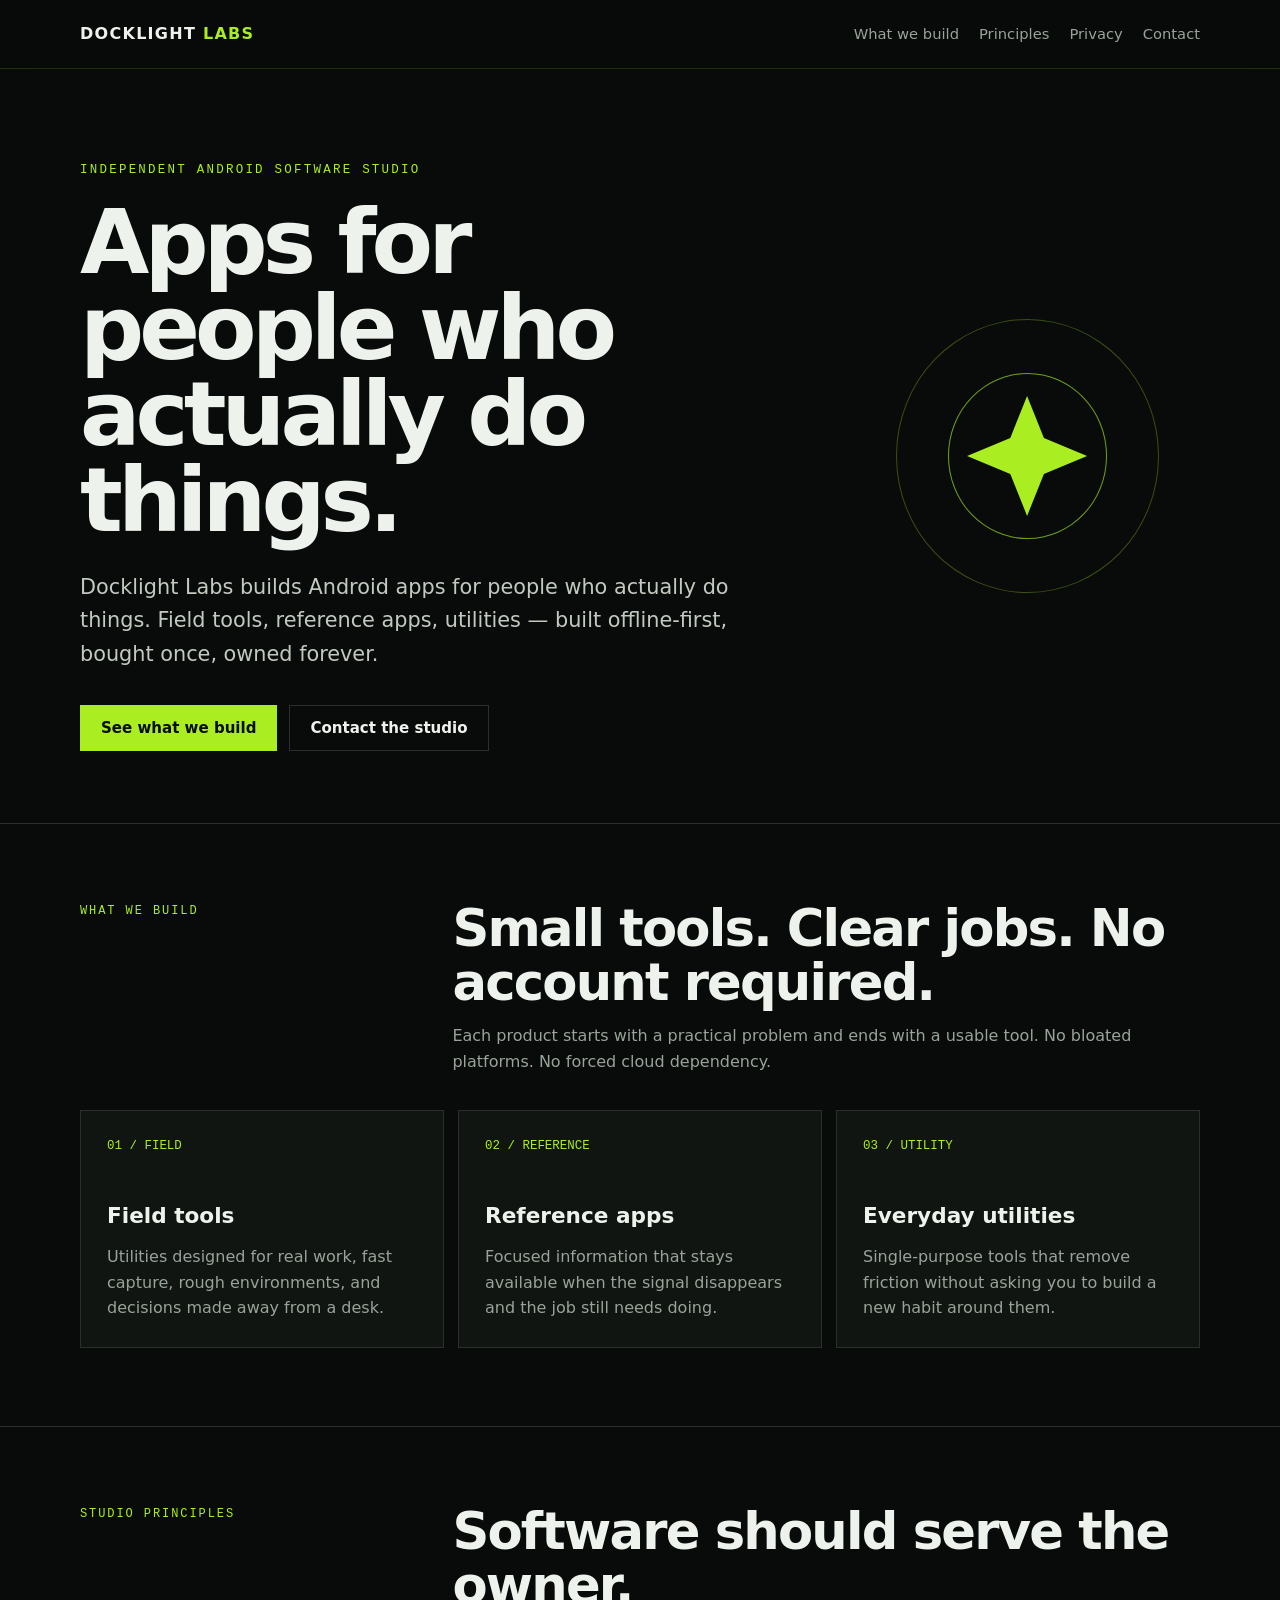
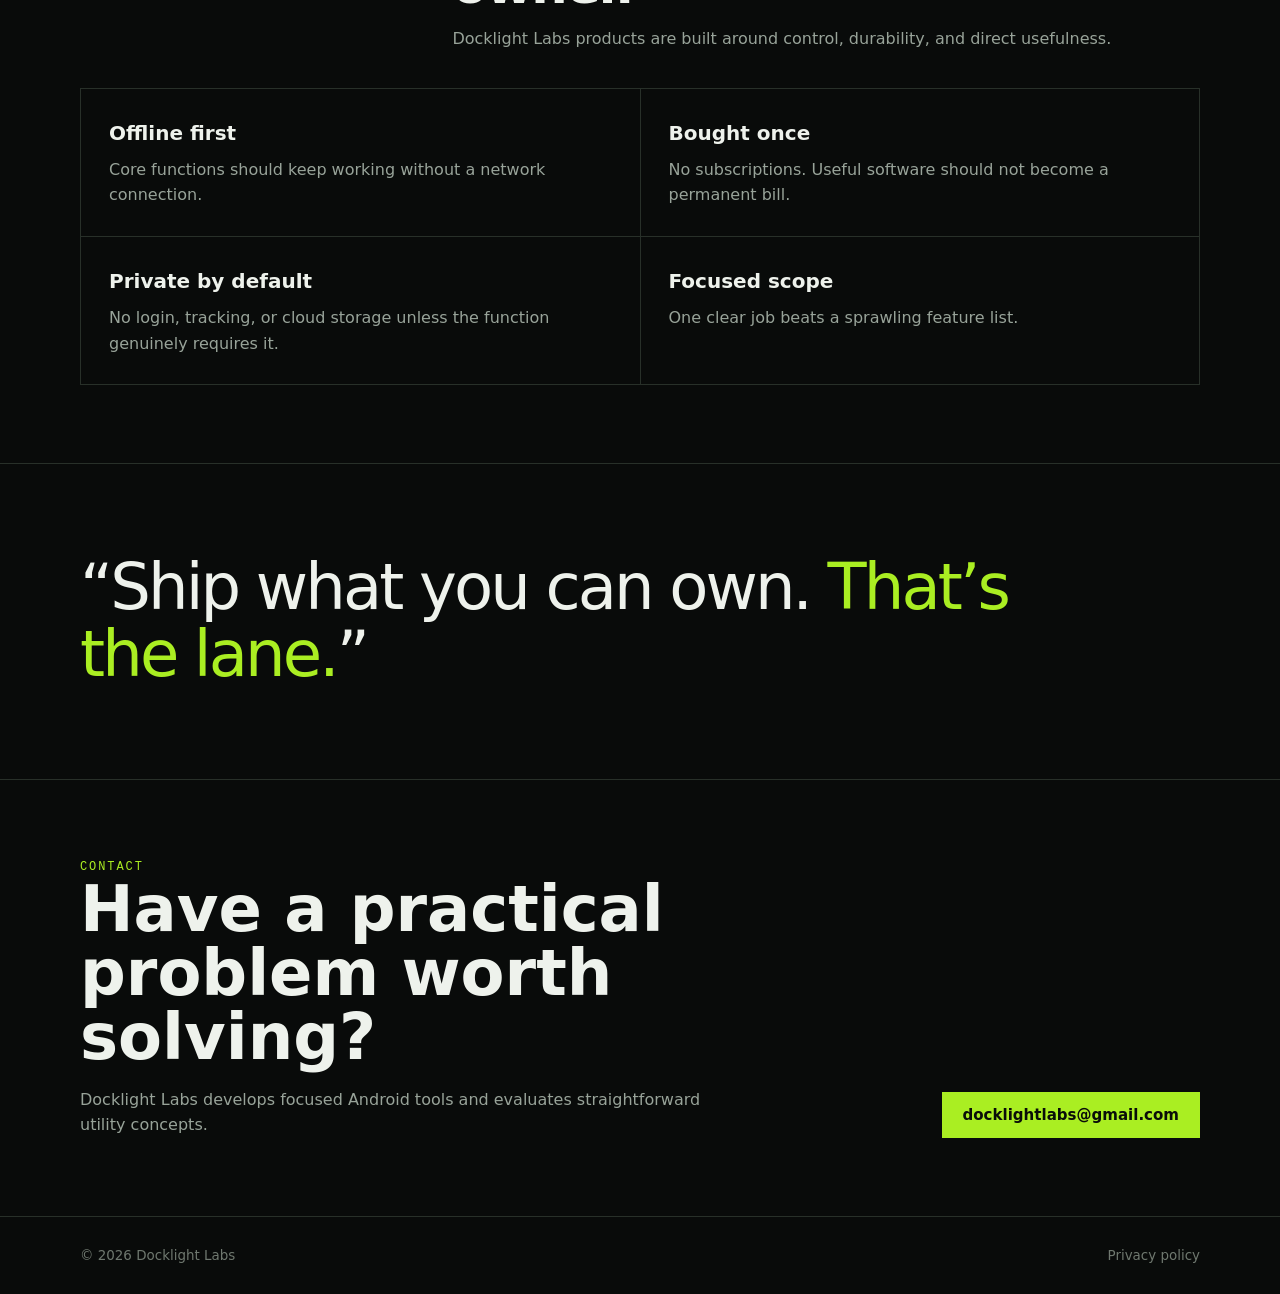
==== index.html @ c426f481 "Build new Docklight Labs homepage" ====
<!DOCTYPE html>
<html lang="en">
<head>
  <meta charset="UTF-8">
  <meta name="viewport" content="width=device-width, initial-scale=1.0">
  <meta name="description" content="Docklight Labs builds offline-first Android field tools, reference apps, and utilities — bought once, owned forever.">
  <meta name="theme-color" content="#090b0a">
  <title>Docklight Labs — Android apps for people who actually do things</title>
  <style>
    :root {
      --bg:#090b0a;
      --panel:#111512;
      --panel-2:#171d19;
      --line:#283029;
      --text:#eef2ec;
      --muted:#98a399;
      --green:#aaee22;
      --green-d:#739f1d;
      --max:1120px;
    }
    *{box-sizing:border-box}
    html{scroll-behavior:smooth}
    body{margin:0;background:var(--bg);color:var(--text);font-family:Inter,ui-sans-serif,system-ui,-apple-system,BlinkMacSystemFont,"Segoe UI",sans-serif;line-height:1.6}
    a{color:inherit;text-decoration:none}
    .wrap{width:min(calc(100% - 32px),var(--max));margin:auto}
    .nav{position:sticky;top:0;z-index:20;border-bottom:1px solid rgba(170,238,34,.16);background:rgba(9,11,10,.88);backdrop-filter:blur(16px)}
    .nav-inner{height:68px;display:flex;align-items:center;justify-content:space-between;gap:24px}
    .brand{font-weight:800;letter-spacing:.08em;text-transform:uppercase}.brand span{color:var(--green)}
    .nav-links{display:flex;gap:20px;color:var(--muted);font-size:.92rem}.nav-links a:hover{color:var(--green)}
    .hero{padding:92px 0 72px;border-bottom:1px solid var(--line);overflow:hidden}
    .hero-grid{display:grid;grid-template-columns:1.35fr .65fr;gap:56px;align-items:center}
    .eyebrow{font-family:ui-monospace,SFMono-Regular,Menlo,monospace;color:var(--green);font-size:.78rem;letter-spacing:.18em;text-transform:uppercase;margin-bottom:18px}
    h1{font-size:clamp(2.7rem,7vw,5.8rem);line-height:.96;letter-spacing:-.055em;margin:0 0 28px;max-width:900px}
    .hero p{font-size:clamp(1.05rem,2vw,1.3rem);color:#c1c9c0;max-width:720px;margin:0 0 34px}
    .actions{display:flex;gap:12px;flex-wrap:wrap}
    .button{display:inline-flex;align-items:center;justify-content:center;min-height:46px;padding:0 20px;border:1px solid var(--line);font-weight:750;font-size:.94rem}.button.primary{background:var(--green);border-color:var(--green);color:#0a0d09}.button.secondary:hover{border-color:var(--green);color:var(--green)}
    .signal{min-height:360px;position:relative;display:grid;place-items:center}
    .signal:before,.signal:after{content:"";position:absolute;border:1px solid rgba(170,238,34,.3);border-radius:50%;inset:12%}.signal:after{inset:27%;border-color:rgba(170,238,34,.65)}
    .mark{width:120px;height:120px;background:var(--green);clip-path:polygon(50% 0,64% 35%,100% 50%,64% 65%,50% 100%,36% 65%,0 50%,36% 35%);filter:drop-shadow(0 0 30px rgba(170,238,34,.25))}
    section{padding:78px 0;border-bottom:1px solid var(--line)}
    .section-head{display:grid;grid-template-columns:.45fr 1fr;gap:36px;margin-bottom:36px}.section-kicker{color:var(--green);font-family:ui-monospace,SFMono-Regular,Menlo,monospace;text-transform:uppercase;letter-spacing:.16em;font-size:.75rem}.section-head h2{font-size:clamp(2rem,4vw,3.5rem);line-height:1.05;letter-spacing:-.035em;margin:0}.section-head p{margin:14px 0 0;color:var(--muted);max-width:720px}
    .grid{display:grid;grid-template-columns:repeat(3,1fr);gap:14px}.card{background:var(--panel);border:1px solid var(--line);padding:26px;min-height:220px}.card .num{color:var(--green);font-family:ui-monospace,SFMono-Regular,Menlo,monospace;font-size:.78rem}.card h3{font-size:1.35rem;margin:42px 0 10px}.card p{color:var(--muted);margin:0}
    .principles{display:grid;grid-template-columns:repeat(2,1fr);gap:1px;background:var(--line);border:1px solid var(--line)}.principle{background:var(--bg);padding:28px}.principle strong{display:block;font-size:1.25rem;margin-bottom:8px}.principle span{color:var(--muted)}
    .statement{padding:90px 0}.statement blockquote{font-size:clamp(2rem,5vw,4.6rem);line-height:1.05;letter-spacing:-.045em;margin:0;max-width:1000px}.statement em{font-style:normal;color:var(--green)}
    .contact{display:grid;grid-template-columns:1fr auto;align-items:end;gap:30px}.contact h2{font-size:clamp(2.2rem,5vw,4.7rem);line-height:1;margin:0 0 18px}.contact p{color:var(--muted);max-width:650px;margin:0}
    footer{padding:28px 0;color:#6f786f;font-size:.84rem}.footer-inner{display:flex;justify-content:space-between;gap:20px;flex-wrap:wrap}
    @media(max-width:820px){.hero-grid,.section-head,.contact{grid-template-columns:1fr}.signal{min-height:240px}.grid{grid-template-columns:1fr}.principles{grid-template-columns:1fr}.nav-links{display:none}.hero{padding-top:70px}.section-head{gap:12px}}
    @media(prefers-reduced-motion:reduce){html{scroll-behavior:auto}}
  </style>
</head>
<body>
  <nav class="nav" aria-label="Primary navigation">
    <div class="wrap nav-inner">
      <a class="brand" href="#top">Docklight <span>Labs</span></a>
      <div class="nav-links">
        <a href="#work">What we build</a>
        <a href="#principles">Principles</a>
        <a href="privacy.html">Privacy</a>
        <a href="#contact">Contact</a>
      </div>
    </div>
  </nav>

  <main id="top">
    <header class="hero">
      <div class="wrap hero-grid">
        <div>
          <div class="eyebrow">Independent Android software studio</div>
          <h1>Apps for people who actually do things.</h1>
          <p>Docklight Labs builds Android apps for people who actually do things. Field tools, reference apps, utilities — built offline-first, bought once, owned forever.</p>
          <div class="actions">
            <a class="button primary" href="#work">See what we build</a>
            <a class="button secondary" href="mailto:docklightlabs@gmail.com">Contact the studio</a>
          </div>
        </div>
        <div class="signal" aria-hidden="true"><div class="mark"></div></div>
      </div>
    </header>

    <section id="work">
      <div class="wrap">
        <div class="section-head">
          <div class="section-kicker">What we build</div>
          <div><h2>Small tools. Clear jobs. No account required.</h2><p>Each product starts with a practical problem and ends with a usable tool. No bloated platforms. No forced cloud dependency.</p></div>
        </div>
        <div class="grid">
          <article class="card"><div class="num">01 / FIELD</div><h3>Field tools</h3><p>Utilities designed for real work, fast capture, rough environments, and decisions made away from a desk.</p></article>
          <article class="card"><div class="num">02 / REFERENCE</div><h3>Reference apps</h3><p>Focused information that stays available when the signal disappears and the job still needs doing.</p></article>
          <article class="card"><div class="num">03 / UTILITY</div><h3>Everyday utilities</h3><p>Single-purpose tools that remove friction without asking you to build a new habit around them.</p></article>
        </div>
      </div>
    </section>

    <section id="principles">
      <div class="wrap">
        <div class="section-head">
          <div class="section-kicker">Studio principles</div>
          <div><h2>Software should serve the owner.</h2><p>Docklight Labs products are built around control, durability, and direct usefulness.</p></div>
        </div>
        <div class="principles">
          <div class="principle"><strong>Offline first</strong><span>Core functions should keep working without a network connection.</span></div>
          <div class="principle"><strong>Bought once</strong><span>No subscriptions. Useful software should not become a permanent bill.</span></div>
          <div class="principle"><strong>Private by default</strong><span>No login, tracking, or cloud storage unless the function genuinely requires it.</span></div>
          <div class="principle"><strong>Focused scope</strong><span>One clear job beats a sprawling feature list.</span></div>
        </div>
      </div>
    </section>

    <section class="statement">
      <div class="wrap"><blockquote>“Ship what you can own. <em>That’s the lane.</em>”</blockquote></div>
    </section>

    <section id="contact">
      <div class="wrap contact">
        <div><div class="section-kicker">Contact</div><h2>Have a practical problem worth solving?</h2><p>Docklight Labs develops focused Android tools and evaluates straightforward utility concepts.</p></div>
        <a class="button primary" href="mailto:docklightlabs@gmail.com">docklightlabs@gmail.com</a>
      </div>
    </section>
  </main>

  <footer>
    <div class="wrap footer-inner"><span>© 2026 Docklight Labs</span><span><a href="privacy.html">Privacy policy</a></span></div>
  </footer>
</body>
</html>
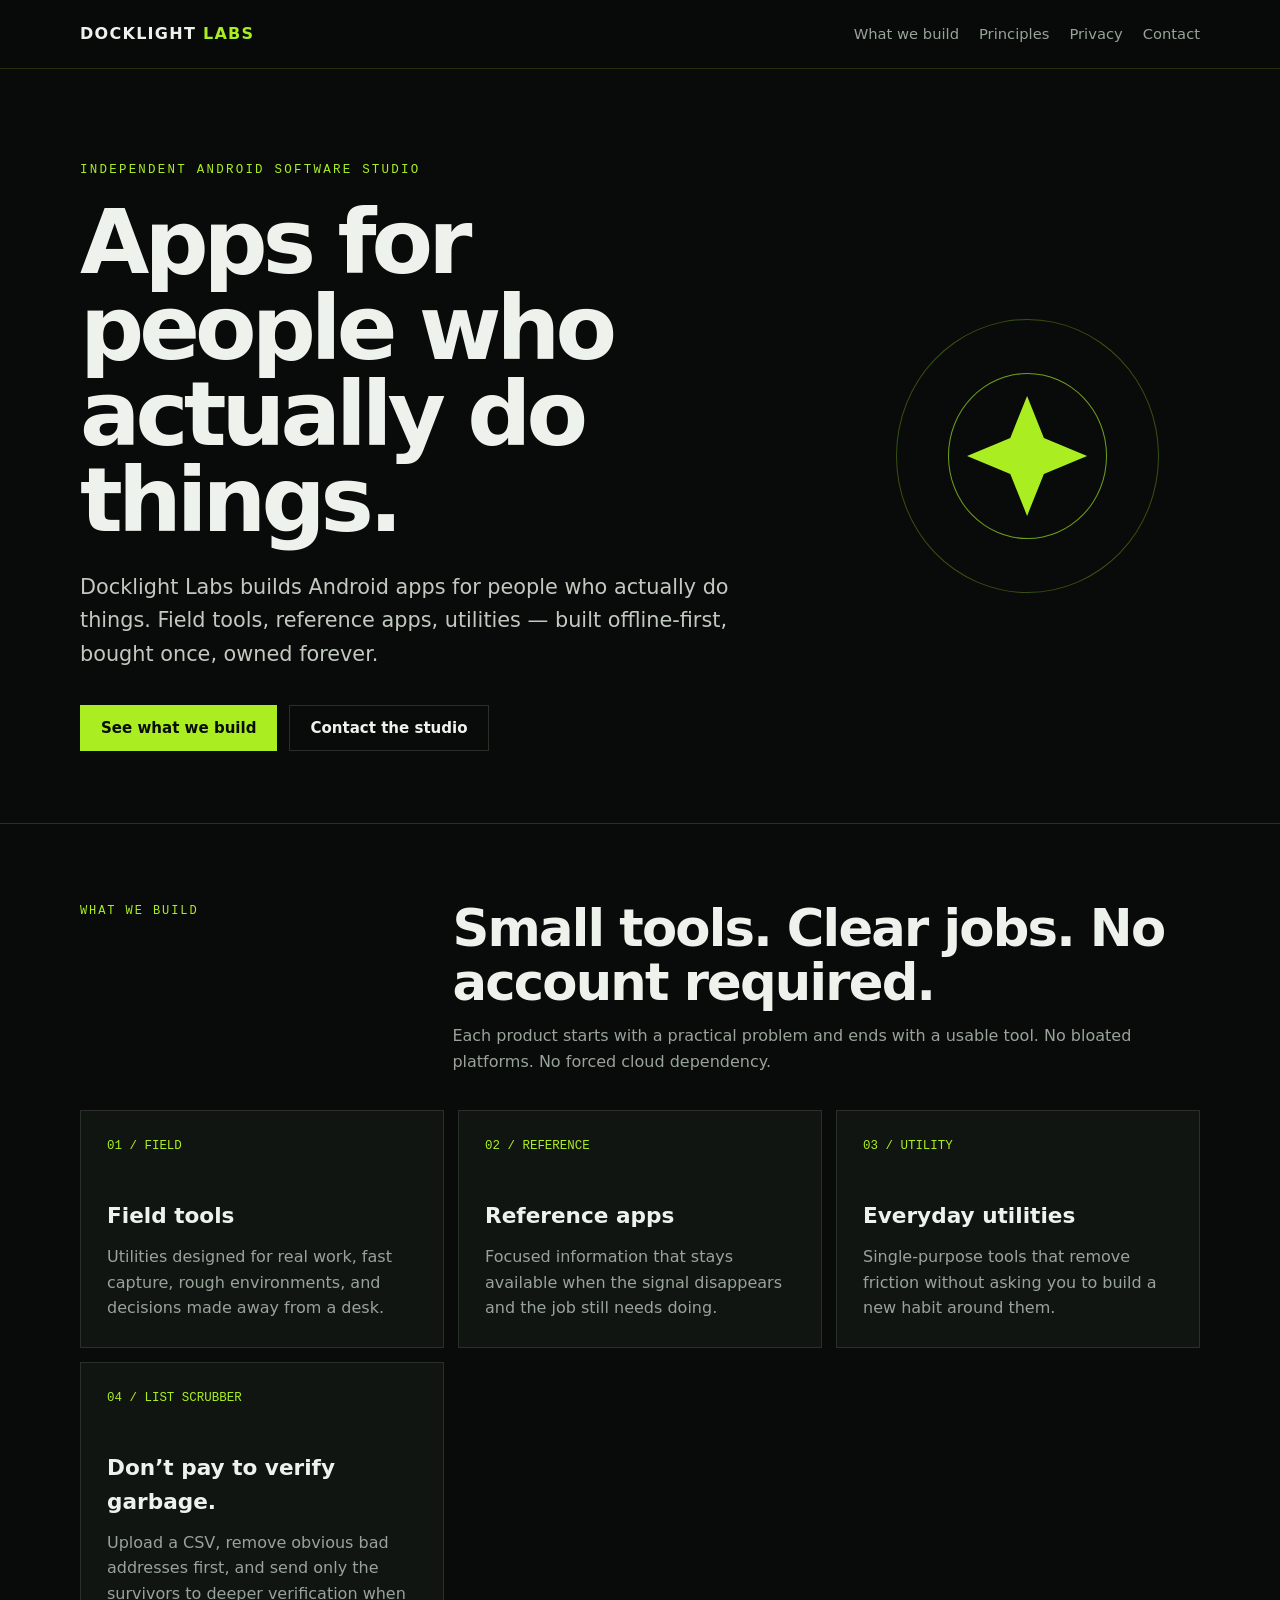
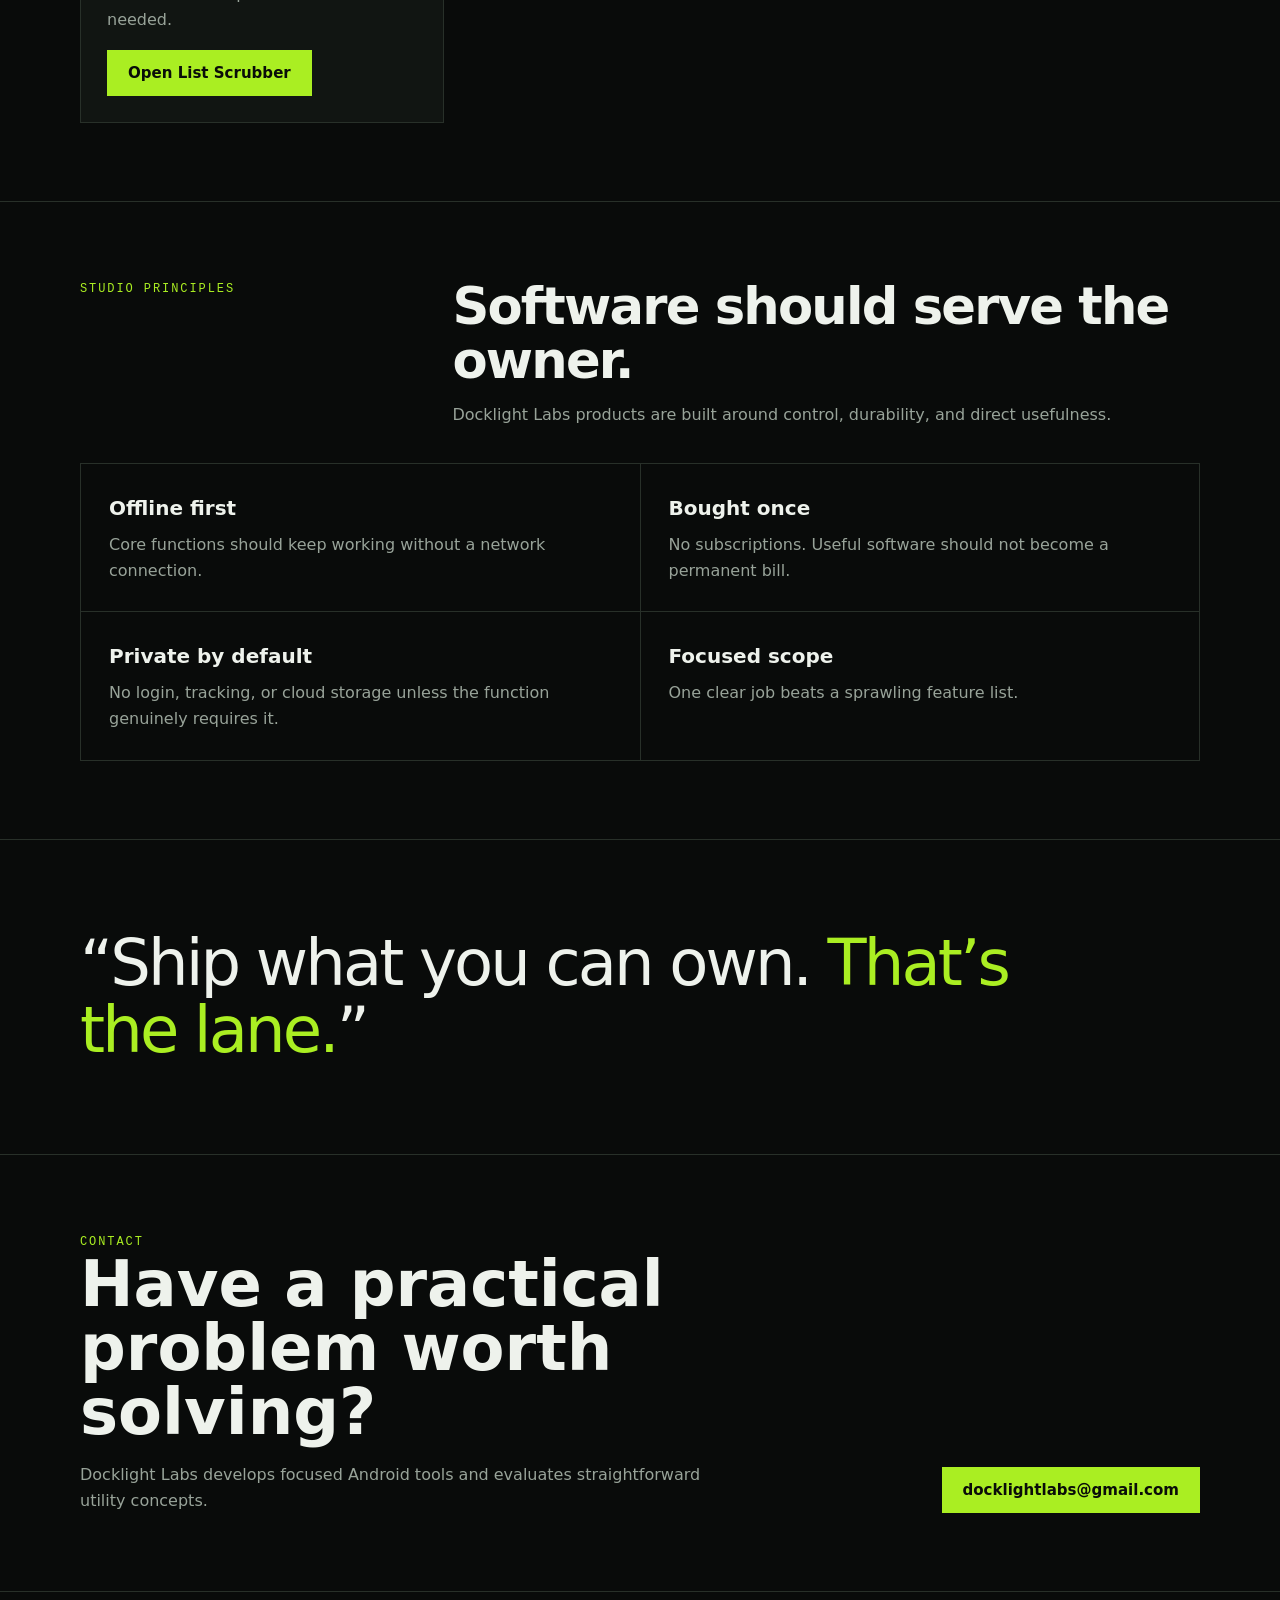
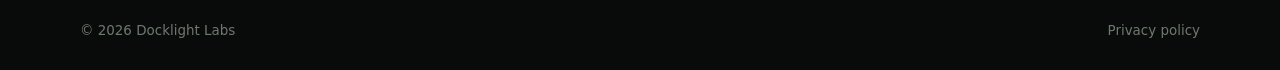
==== commit f5770b5d: "Feature List Scrubber on DockLight homepage" ====
--- a/index.html
+++ b/index.html
@@ -5,6 +5,7 @@
   <meta name="viewport" content="width=device-width, initial-scale=1.0">
   <meta name="description" content="Docklight Labs builds offline-first Android field tools, reference apps, and utilities — bought once, owned forever.">
   <meta name="theme-color" content="#090b0a">
+  <meta name='impact-site-verification' value='15f28984-fee2-4e91-b569-76c65d0be42e'>
   <title>Docklight Labs — Android apps for people who actually do things</title>
   <style>
     :root {
@@ -87,6 +88,7 @@
           <article class="card"><div class="num">01 / FIELD</div><h3>Field tools</h3><p>Utilities designed for real work, fast capture, rough environments, and decisions made away from a desk.</p></article>
           <article class="card"><div class="num">02 / REFERENCE</div><h3>Reference apps</h3><p>Focused information that stays available when the signal disappears and the job still needs doing.</p></article>
           <article class="card"><div class="num">03 / UTILITY</div><h3>Everyday utilities</h3><p>Single-purpose tools that remove friction without asking you to build a new habit around them.</p></article>
+          <article class="card"><div class="num">04 / LIST SCRUBBER</div><h3>Don’t pay to verify garbage.</h3><p>Upload a CSV, remove obvious bad addresses first, and send only the survivors to deeper verification when needed.</p><p style="margin-top:18px"><a class="button primary" href="/list-scrubber/">Open List Scrubber</a></p></article>
         </div>
       </div>
     </section>
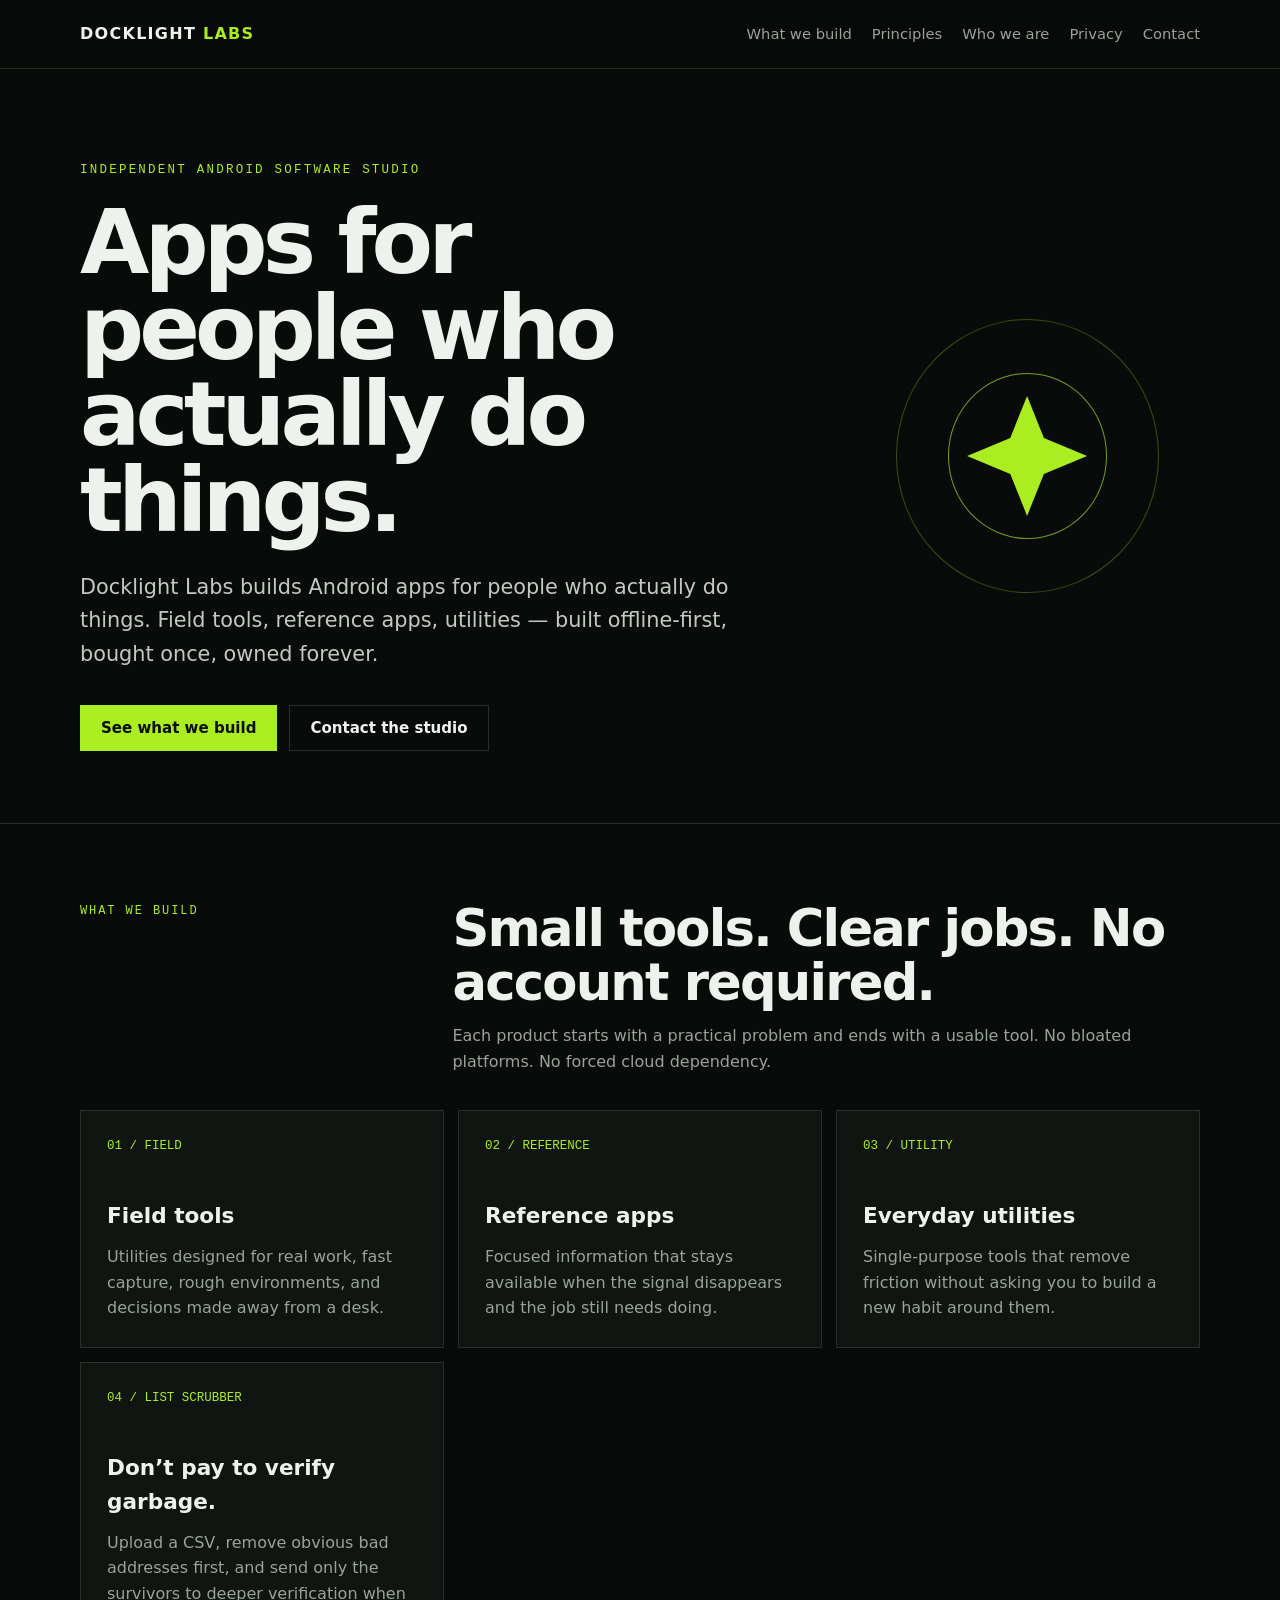
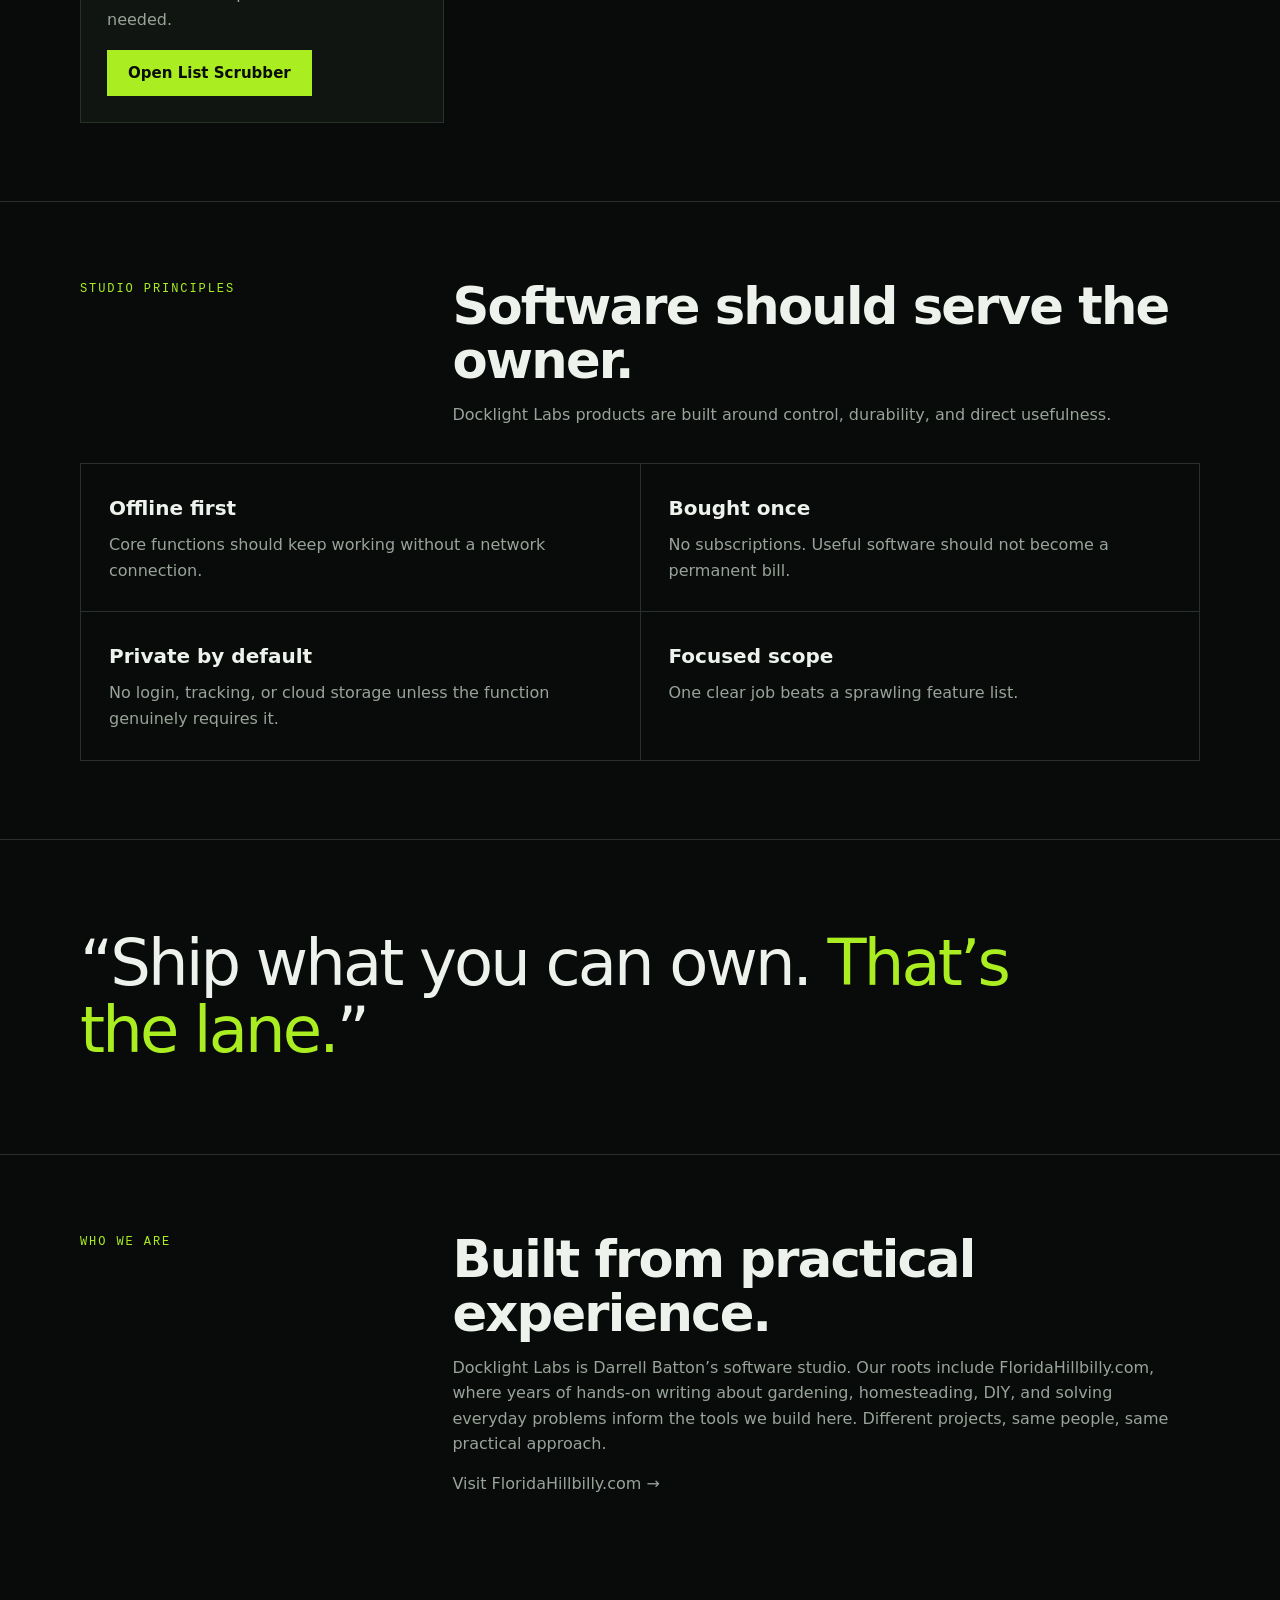
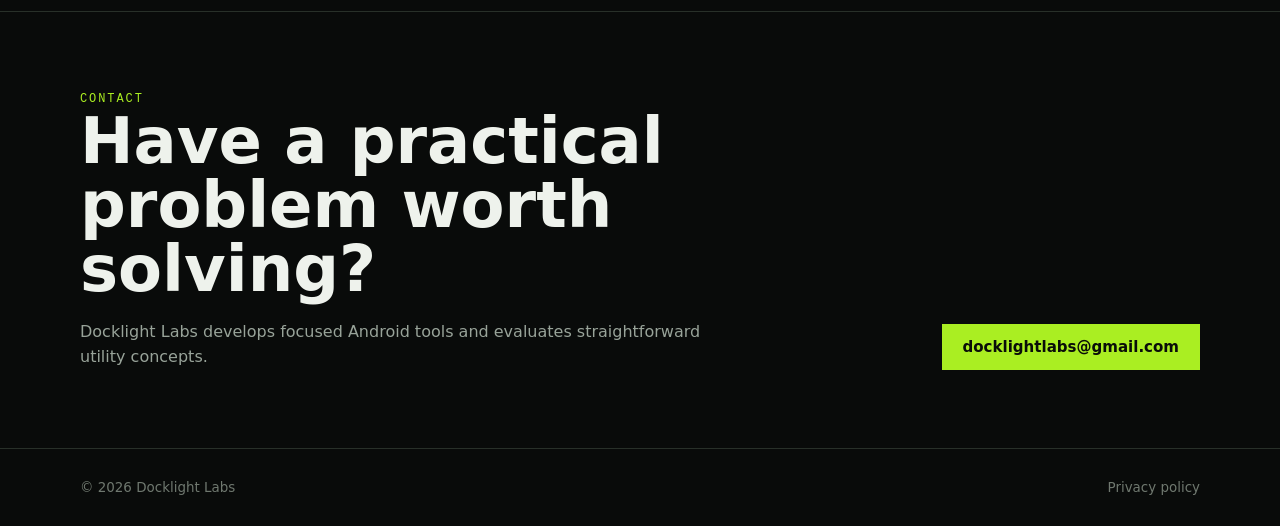
==== commit db539be3: "Link FloridaHillbilly in studio identity" ====
--- a/index.html
+++ b/index.html
@@ -56,6 +56,7 @@
       <div class="nav-links">
         <a href="#work">What we build</a>
         <a href="#principles">Principles</a>
+        <a href="#about">Who we are</a>
         <a href="privacy.html">Privacy</a>
         <a href="#contact">Contact</a>
       </div>
@@ -112,6 +113,15 @@
       <div class="wrap"><blockquote>“Ship what you can own. <em>That’s the lane.</em>”</blockquote></div>
     </section>
 
+    <section id="about">
+      <div class="wrap">
+        <div class="section-head">
+          <div class="section-kicker">Who we are</div>
+          <div><h2>Built from practical experience.</h2><p>Docklight Labs is Darrell Batton’s software studio. Our roots include <a href="https://floridahillbilly.com/">FloridaHillbilly.com</a>, where years of hands-on writing about gardening, homesteading, DIY, and solving everyday problems inform the tools we build here. Different projects, same people, same practical approach.</p><p><a href="https://floridahillbilly.com/">Visit FloridaHillbilly.com →</a></p></div>
+        </div>
+      </div>
+    </section>
+
     <section id="contact">
       <div class="wrap contact">
         <div><div class="section-kicker">Contact</div><h2>Have a practical problem worth solving?</h2><p>Docklight Labs develops focused Android tools and evaluates straightforward utility concepts.</p></div>
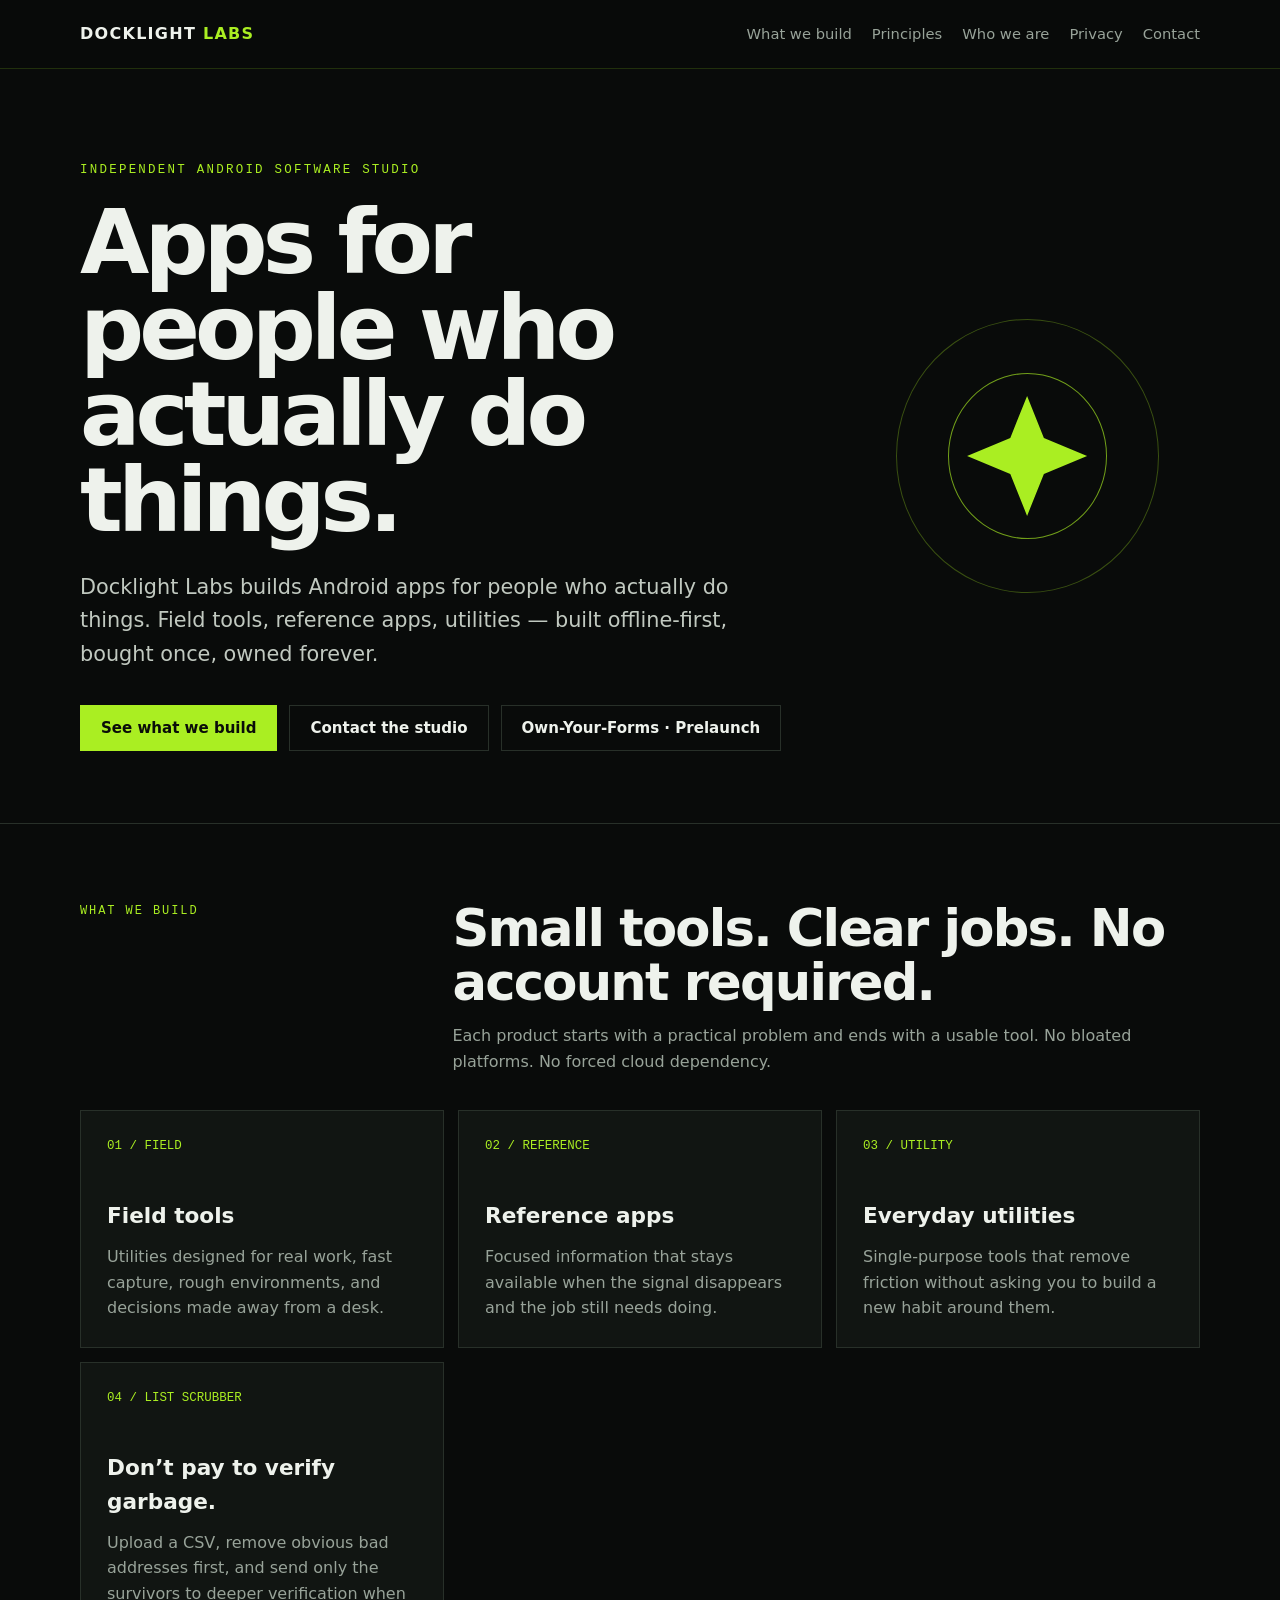
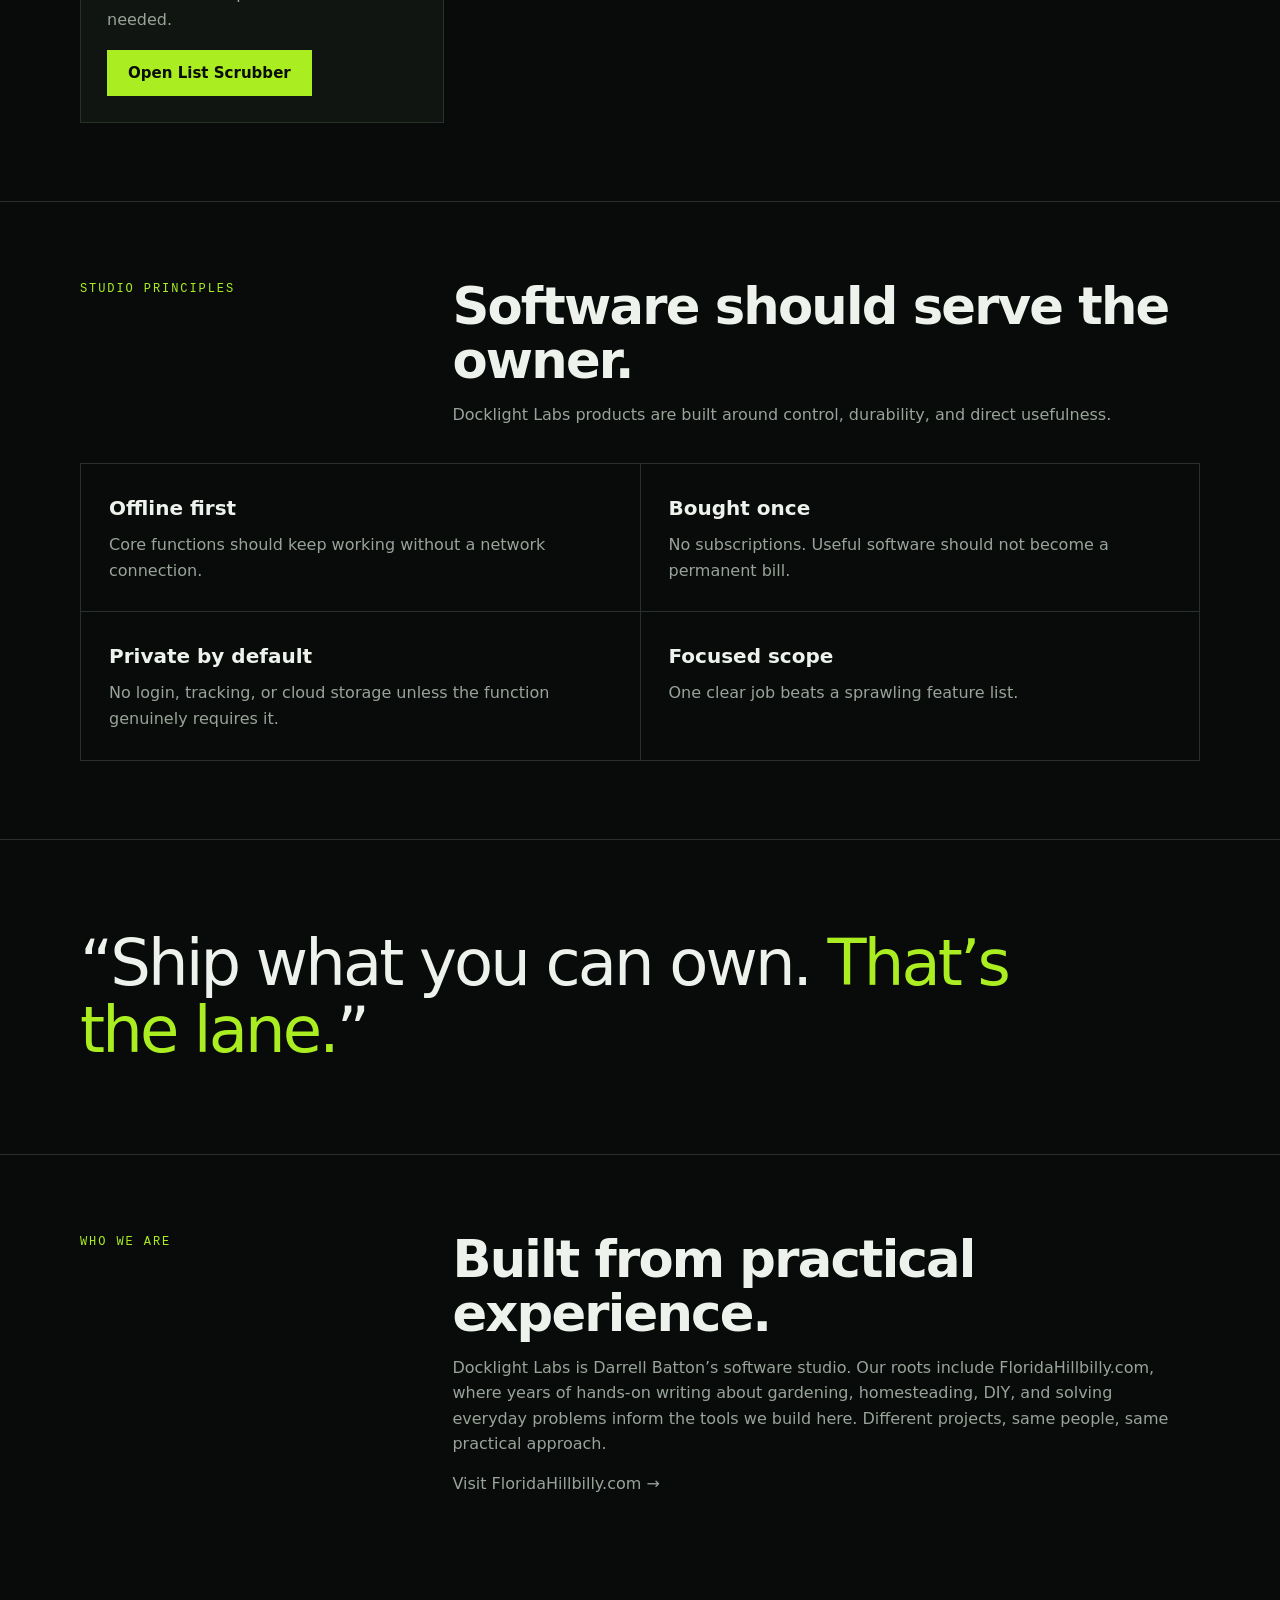
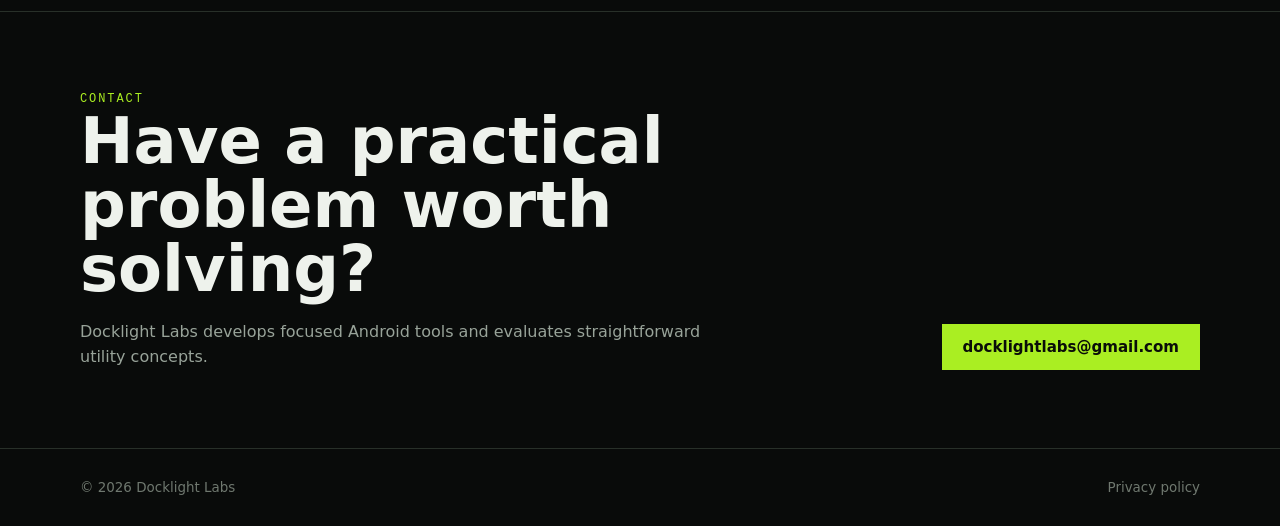
==== commit 25c5b2b7: "site: link Own-Your-Forms prelaunch test from homepage" ====
--- a/index.html
+++ b/index.html
@@ -73,6 +73,7 @@
           <div class="actions">
             <a class="button primary" href="#work">See what we build</a>
             <a class="button secondary" href="mailto:docklightlabs@gmail.com">Contact the studio</a>
+            <a class="button secondary" href="/own-your-forms/">Own-Your-Forms · Prelaunch</a>
           </div>
         </div>
         <div class="signal" aria-hidden="true"><div class="mark"></div></div>
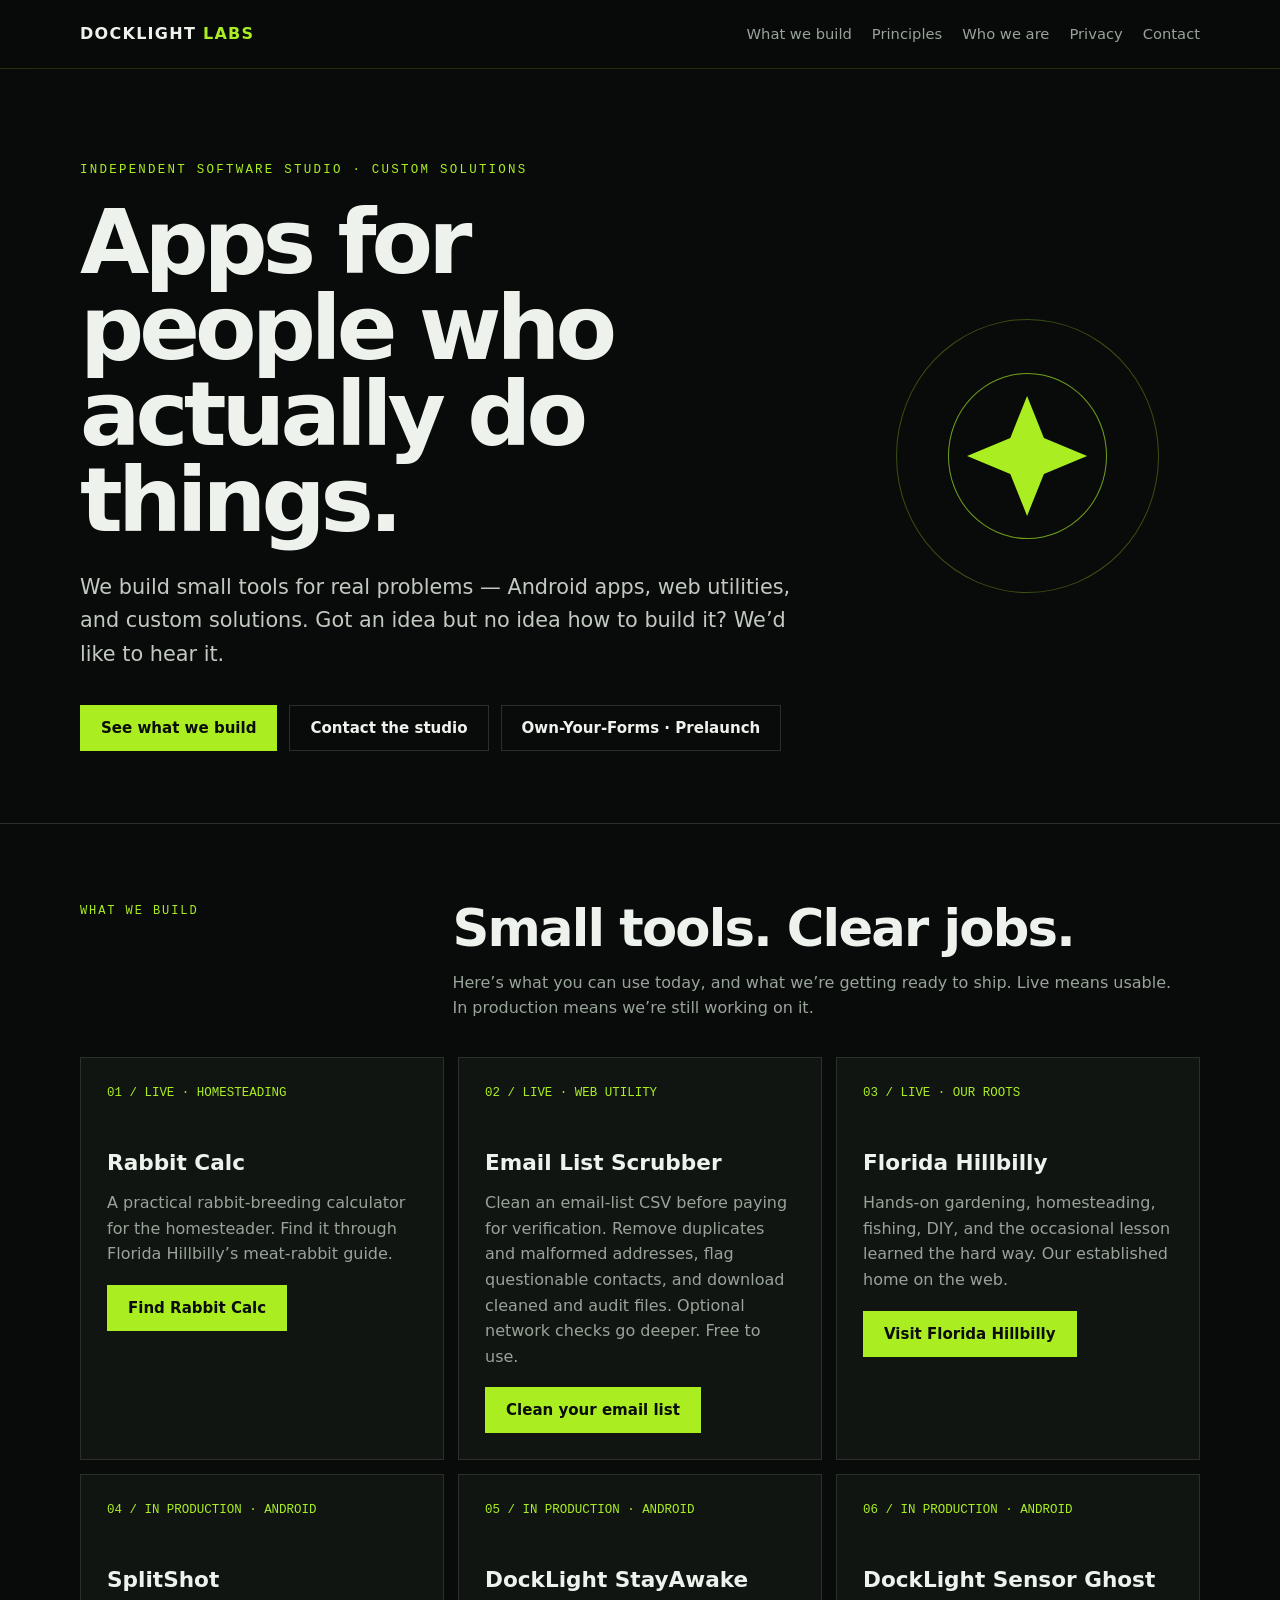
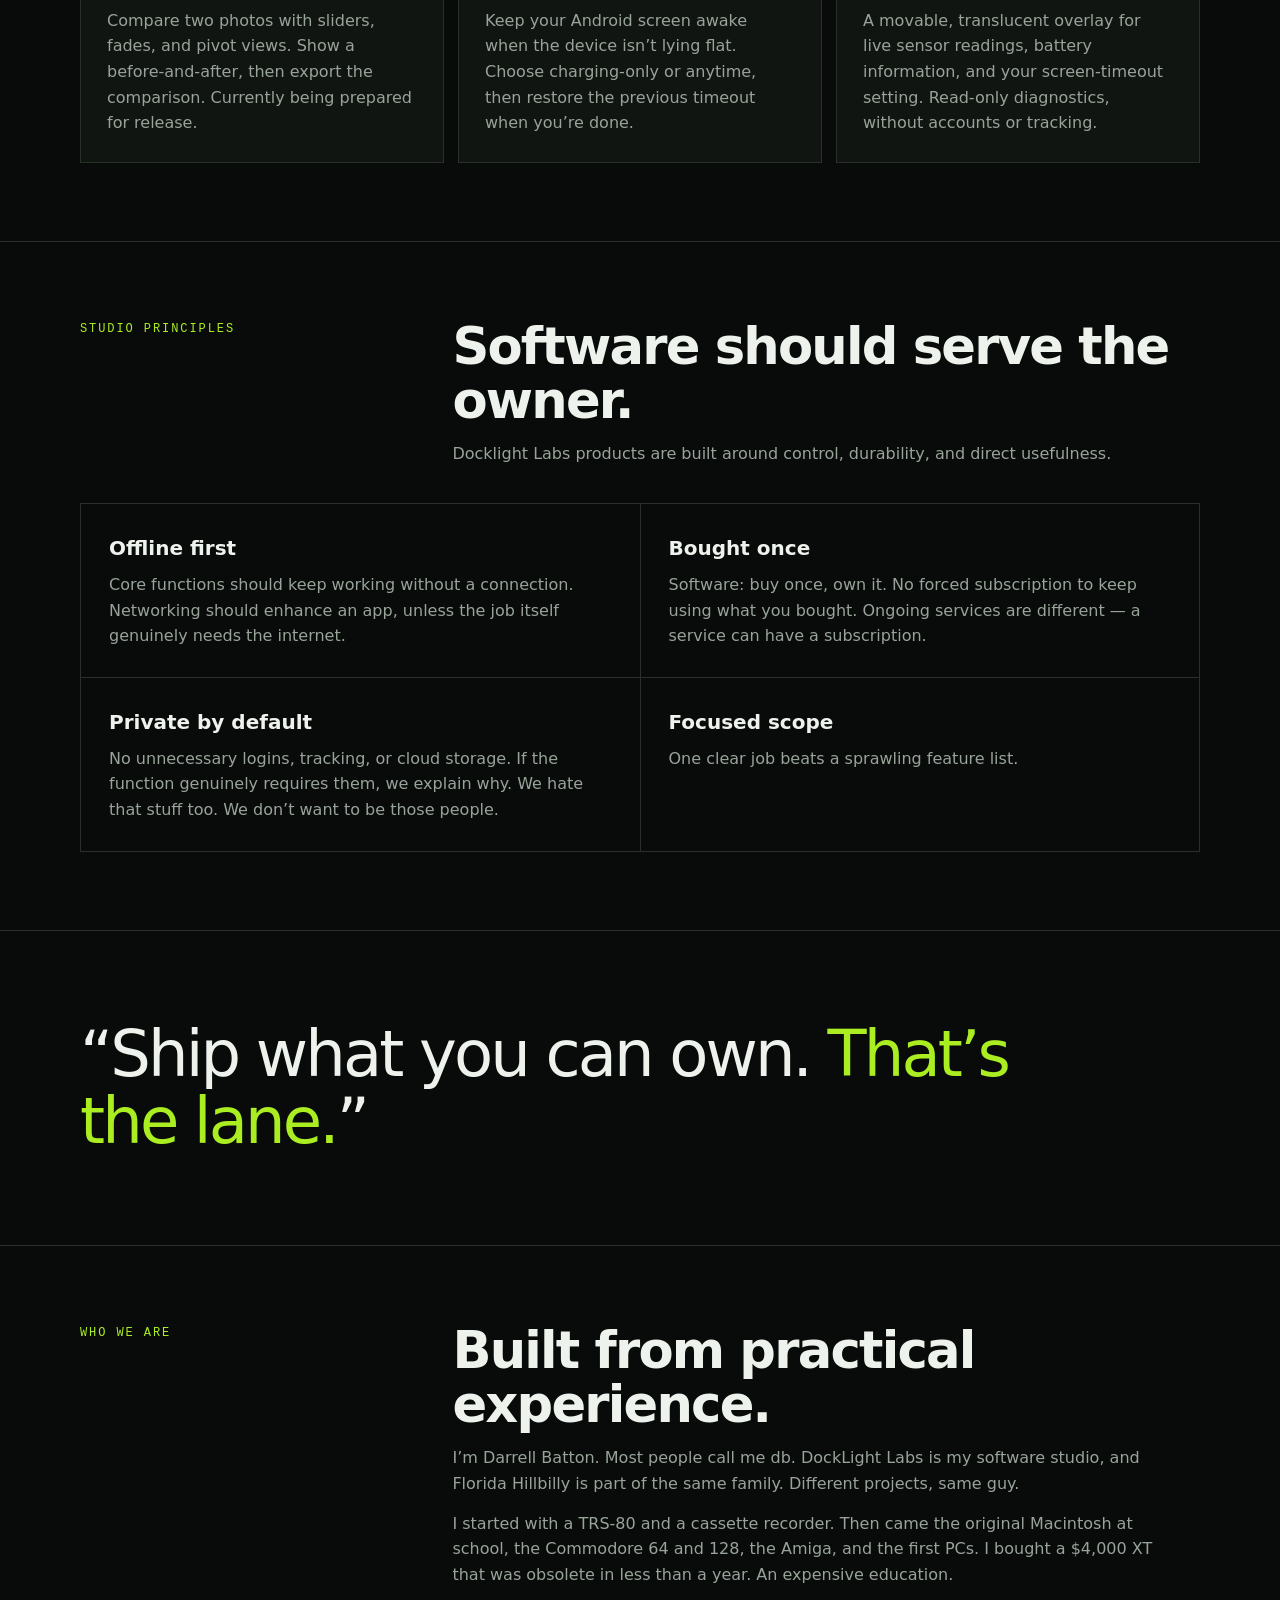
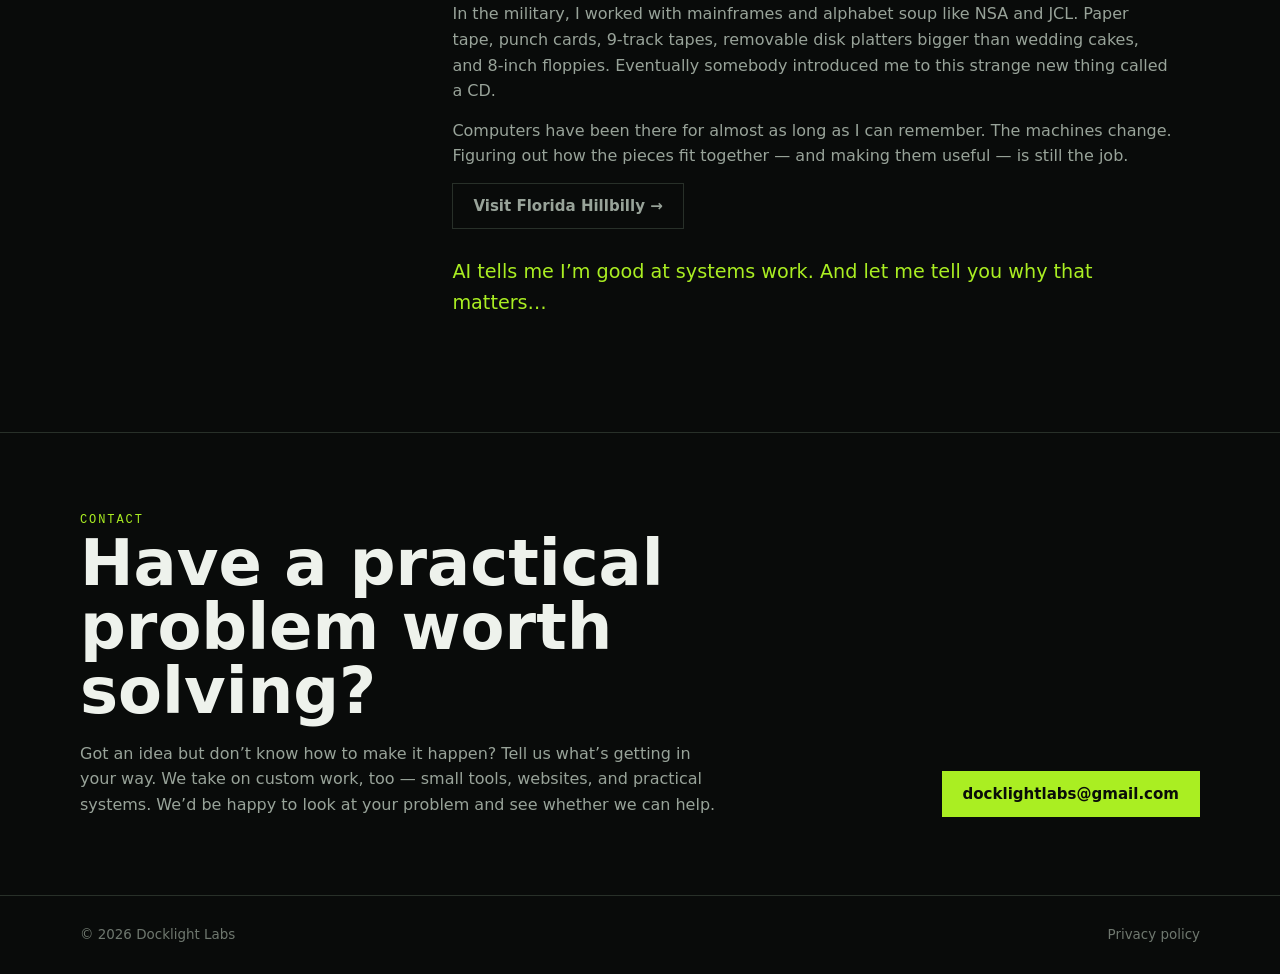
==== commit f4910958: "Show real products, founder story, and optional scrubber support" ====
--- a/index.html
+++ b/index.html
@@ -3,10 +3,10 @@
 <head>
   <meta charset="UTF-8">
   <meta name="viewport" content="width=device-width, initial-scale=1.0">
-  <meta name="description" content="Docklight Labs builds offline-first Android field tools, reference apps, and utilities — bought once, owned forever.">
+  <meta name="description" content="Practical software, useful websites, and custom solutions. Meet the tools and the person behind DockLight Labs.">
   <meta name="theme-color" content="#090b0a">
   <meta name='impact-site-verification' value='15f28984-fee2-4e91-b569-76c65d0be42e'>
-  <title>Docklight Labs — Android apps for people who actually do things</title>
+  <title>DockLight Labs — Small tools. Real problems.</title>
   <style>
     :root {
       --bg:#090b0a;
@@ -31,6 +31,7 @@
     .hero{padding:92px 0 72px;border-bottom:1px solid var(--line);overflow:hidden}
     .hero-grid{display:grid;grid-template-columns:1.35fr .65fr;gap:56px;align-items:center}
     .eyebrow{font-family:ui-monospace,SFMono-Regular,Menlo,monospace;color:var(--green);font-size:.78rem;letter-spacing:.18em;text-transform:uppercase;margin-bottom:18px}
+    section[id]{scroll-margin-top:84px} .card{display:flex;flex-direction:column}.card h3{margin-top:24px}.card .button{white-space:normal;text-align:center} a:focus-visible{outline:2px solid var(--green);outline-offset:5px}
     h1{font-size:clamp(2.7rem,7vw,5.8rem);line-height:.96;letter-spacing:-.055em;margin:0 0 28px;max-width:900px}
     .hero p{font-size:clamp(1.05rem,2vw,1.3rem);color:#c1c9c0;max-width:720px;margin:0 0 34px}
     .actions{display:flex;gap:12px;flex-wrap:wrap}
@@ -67,13 +68,13 @@
     <header class="hero">
       <div class="wrap hero-grid">
         <div>
-          <div class="eyebrow">Independent Android software studio</div>
+          <div class="eyebrow">Independent software studio · Custom solutions</div>
           <h1>Apps for people who actually do things.</h1>
-          <p>Docklight Labs builds Android apps for people who actually do things. Field tools, reference apps, utilities — built offline-first, bought once, owned forever.</p>
+          <p>We build small tools for real problems — Android apps, web utilities, and custom solutions. Got an idea but no idea how to build it? We’d like to hear it.</p>
           <div class="actions">
             <a class="button primary" href="#work">See what we build</a>
             <a class="button secondary" href="mailto:docklightlabs@gmail.com">Contact the studio</a>
-            <a class="button secondary" href="/own-your-forms/">Own-Your-Forms · Prelaunch</a>
+            <a class="button secondary" href="/own-your-forms/?src=docklight_home">Own-Your-Forms · Prelaunch</a>
           </div>
         </div>
         <div class="signal" aria-hidden="true"><div class="mark"></div></div>
@@ -84,13 +85,15 @@
       <div class="wrap">
         <div class="section-head">
           <div class="section-kicker">What we build</div>
-          <div><h2>Small tools. Clear jobs. No account required.</h2><p>Each product starts with a practical problem and ends with a usable tool. No bloated platforms. No forced cloud dependency.</p></div>
+          <div><h2>Small tools. Clear jobs.</h2><p>Here’s what you can use today, and what we’re getting ready to ship. Live means usable. In production means we’re still working on it.</p></div>
         </div>
         <div class="grid">
-          <article class="card"><div class="num">01 / FIELD</div><h3>Field tools</h3><p>Utilities designed for real work, fast capture, rough environments, and decisions made away from a desk.</p></article>
-          <article class="card"><div class="num">02 / REFERENCE</div><h3>Reference apps</h3><p>Focused information that stays available when the signal disappears and the job still needs doing.</p></article>
-          <article class="card"><div class="num">03 / UTILITY</div><h3>Everyday utilities</h3><p>Single-purpose tools that remove friction without asking you to build a new habit around them.</p></article>
-          <article class="card"><div class="num">04 / LIST SCRUBBER</div><h3>Don’t pay to verify garbage.</h3><p>Upload a CSV, remove obvious bad addresses first, and send only the survivors to deeper verification when needed.</p><p style="margin-top:18px"><a class="button primary" href="/list-scrubber/">Open List Scrubber</a></p></article>
+          <article class="card"><div class="num">01 / LIVE · HOMESTEADING</div><h3>Rabbit Calc</h3><p>A practical rabbit-breeding calculator for the homesteader. Find it through Florida Hillbilly’s meat-rabbit guide.</p><p style="margin-top:18px"><a class="button primary" href="https://floridahillbilly.com/meat-rabbit-qa/">Find Rabbit Calc</a></p></article>
+          <article class="card"><div class="num">02 / LIVE · WEB UTILITY</div><h3>Email List Scrubber</h3><p>Clean an email-list CSV before paying for verification. Remove duplicates and malformed addresses, flag questionable contacts, and download cleaned and audit files. Optional network checks go deeper. Free to use.</p><p style="margin-top:18px"><a class="button primary" href="/list-scrubber/">Clean your email list</a></p></article>
+          <article class="card"><div class="num">03 / LIVE · OUR ROOTS</div><h3>Florida Hillbilly</h3><p>Hands-on gardening, homesteading, fishing, DIY, and the occasional lesson learned the hard way. Our established home on the web.</p><p style="margin-top:18px"><a class="button primary" href="https://floridahillbilly.com/">Visit Florida Hillbilly</a></p></article>
+          <article class="card"><div class="num">04 / IN PRODUCTION · ANDROID</div><h3>SplitShot</h3><p>Compare two photos with sliders, fades, and pivot views. Show a before-and-after, then export the comparison. Currently being prepared for release.</p></article>
+          <article class="card"><div class="num">05 / IN PRODUCTION · ANDROID</div><h3>DockLight StayAwake</h3><p>Keep your Android screen awake when the device isn’t lying flat. Choose charging-only or anytime, then restore the previous timeout when you’re done.</p></article>
+          <article class="card"><div class="num">06 / IN PRODUCTION · ANDROID</div><h3>DockLight Sensor Ghost</h3><p>A movable, translucent overlay for live sensor readings, battery information, and your screen-timeout setting. Read-only diagnostics, without accounts or tracking.</p></article>
         </div>
       </div>
     </section>
@@ -102,9 +105,9 @@
           <div><h2>Software should serve the owner.</h2><p>Docklight Labs products are built around control, durability, and direct usefulness.</p></div>
         </div>
         <div class="principles">
-          <div class="principle"><strong>Offline first</strong><span>Core functions should keep working without a network connection.</span></div>
-          <div class="principle"><strong>Bought once</strong><span>No subscriptions. Useful software should not become a permanent bill.</span></div>
-          <div class="principle"><strong>Private by default</strong><span>No login, tracking, or cloud storage unless the function genuinely requires it.</span></div>
+          <div class="principle"><strong>Offline first</strong><span>Core functions should keep working without a connection. Networking should enhance an app, unless the job itself genuinely needs the internet.</span></div>
+          <div class="principle"><strong>Bought once</strong><span>Software: buy once, own it. No forced subscription to keep using what you bought. Ongoing services are different — a service can have a subscription.</span></div>
+          <div class="principle"><strong>Private by default</strong><span>No unnecessary logins, tracking, or cloud storage. If the function genuinely requires them, we explain why. We hate that stuff too. We don’t want to be those people.</span></div>
           <div class="principle"><strong>Focused scope</strong><span>One clear job beats a sprawling feature list.</span></div>
         </div>
       </div>
@@ -118,14 +121,20 @@
       <div class="wrap">
         <div class="section-head">
           <div class="section-kicker">Who we are</div>
-          <div><h2>Built from practical experience.</h2><p>Docklight Labs is Darrell Batton’s software studio. Our roots include <a href="https://floridahillbilly.com/">FloridaHillbilly.com</a>, where years of hands-on writing about gardening, homesteading, DIY, and solving everyday problems inform the tools we build here. Different projects, same people, same practical approach.</p><p><a href="https://floridahillbilly.com/">Visit FloridaHillbilly.com →</a></p></div>
+          <div><h2>Built from practical experience.</h2>
+<p>I’m Darrell Batton. Most people call me db. DockLight Labs is my software studio, and <a href="https://floridahillbilly.com/">Florida Hillbilly</a> is part of the same family. Different projects, same guy.</p>
+<p>I started with a TRS-80 and a cassette recorder. Then came the original Macintosh at school, the Commodore 64 and 128, the Amiga, and the first PCs. I bought a $4,000 XT that was obsolete in less than a year. An expensive education.</p>
+<p>In the military, I worked with mainframes and alphabet soup like NSA and JCL. Paper tape, punch cards, 9-track tapes, removable disk platters bigger than wedding cakes, and 8-inch floppies. Eventually somebody introduced me to this strange new thing called a CD.</p>
+<p>Computers have been there for almost as long as I can remember. The machines change. Figuring out how the pieces fit together — and making them useful — is still the job.</p>
+<p><a class="button secondary" href="https://floridahillbilly.com/">Visit Florida Hillbilly →</a></p>
+<p style="color:var(--green);font-size:1.2rem;margin-top:28px">AI tells me I’m good at systems work. And let me tell you why that matters…</p></div>
         </div>
       </div>
     </section>
 
     <section id="contact">
       <div class="wrap contact">
-        <div><div class="section-kicker">Contact</div><h2>Have a practical problem worth solving?</h2><p>Docklight Labs develops focused Android tools and evaluates straightforward utility concepts.</p></div>
+        <div><div class="section-kicker">Contact</div><h2>Have a practical problem worth solving?</h2><p>Got an idea but don’t know how to make it happen? Tell us what’s getting in your way. We take on custom work, too — small tools, websites, and practical systems. We’d be happy to look at your problem and see whether we can help.</p></div>
         <a class="button primary" href="mailto:docklightlabs@gmail.com">docklightlabs@gmail.com</a>
       </div>
     </section>
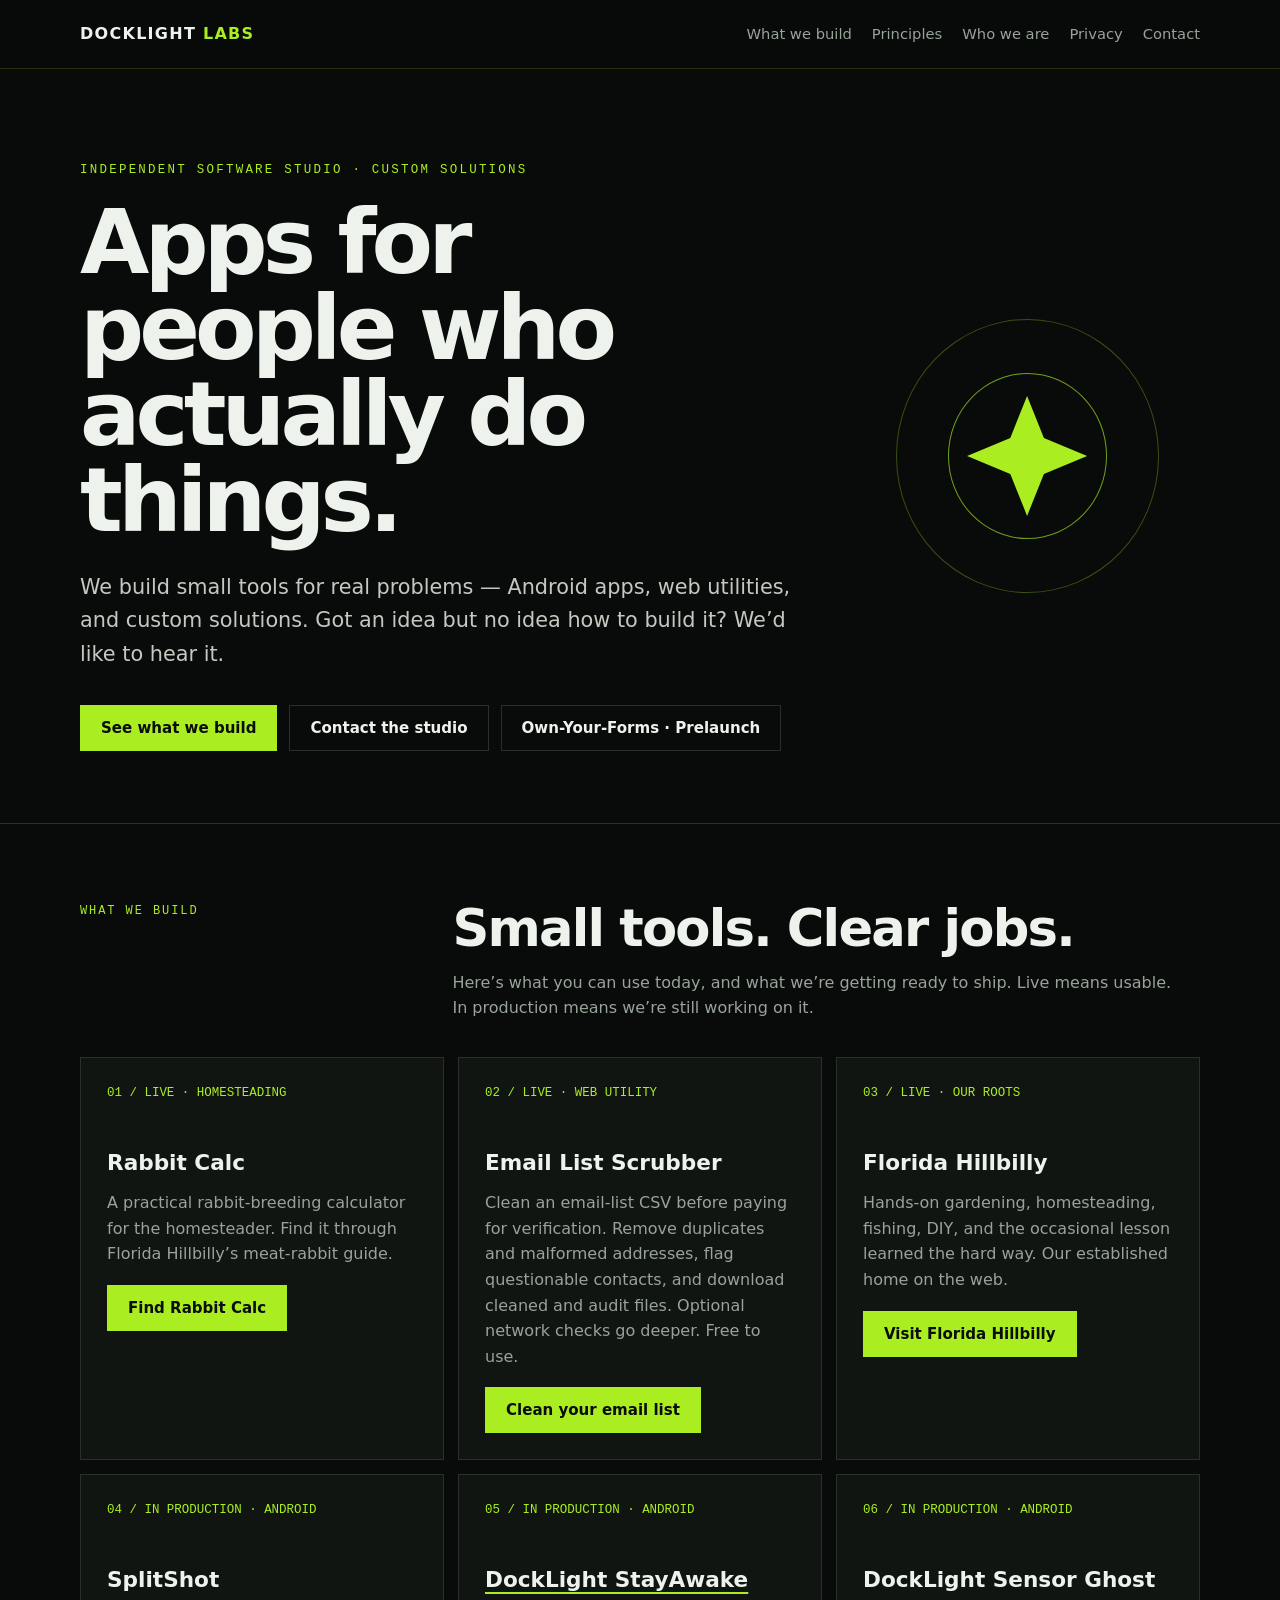
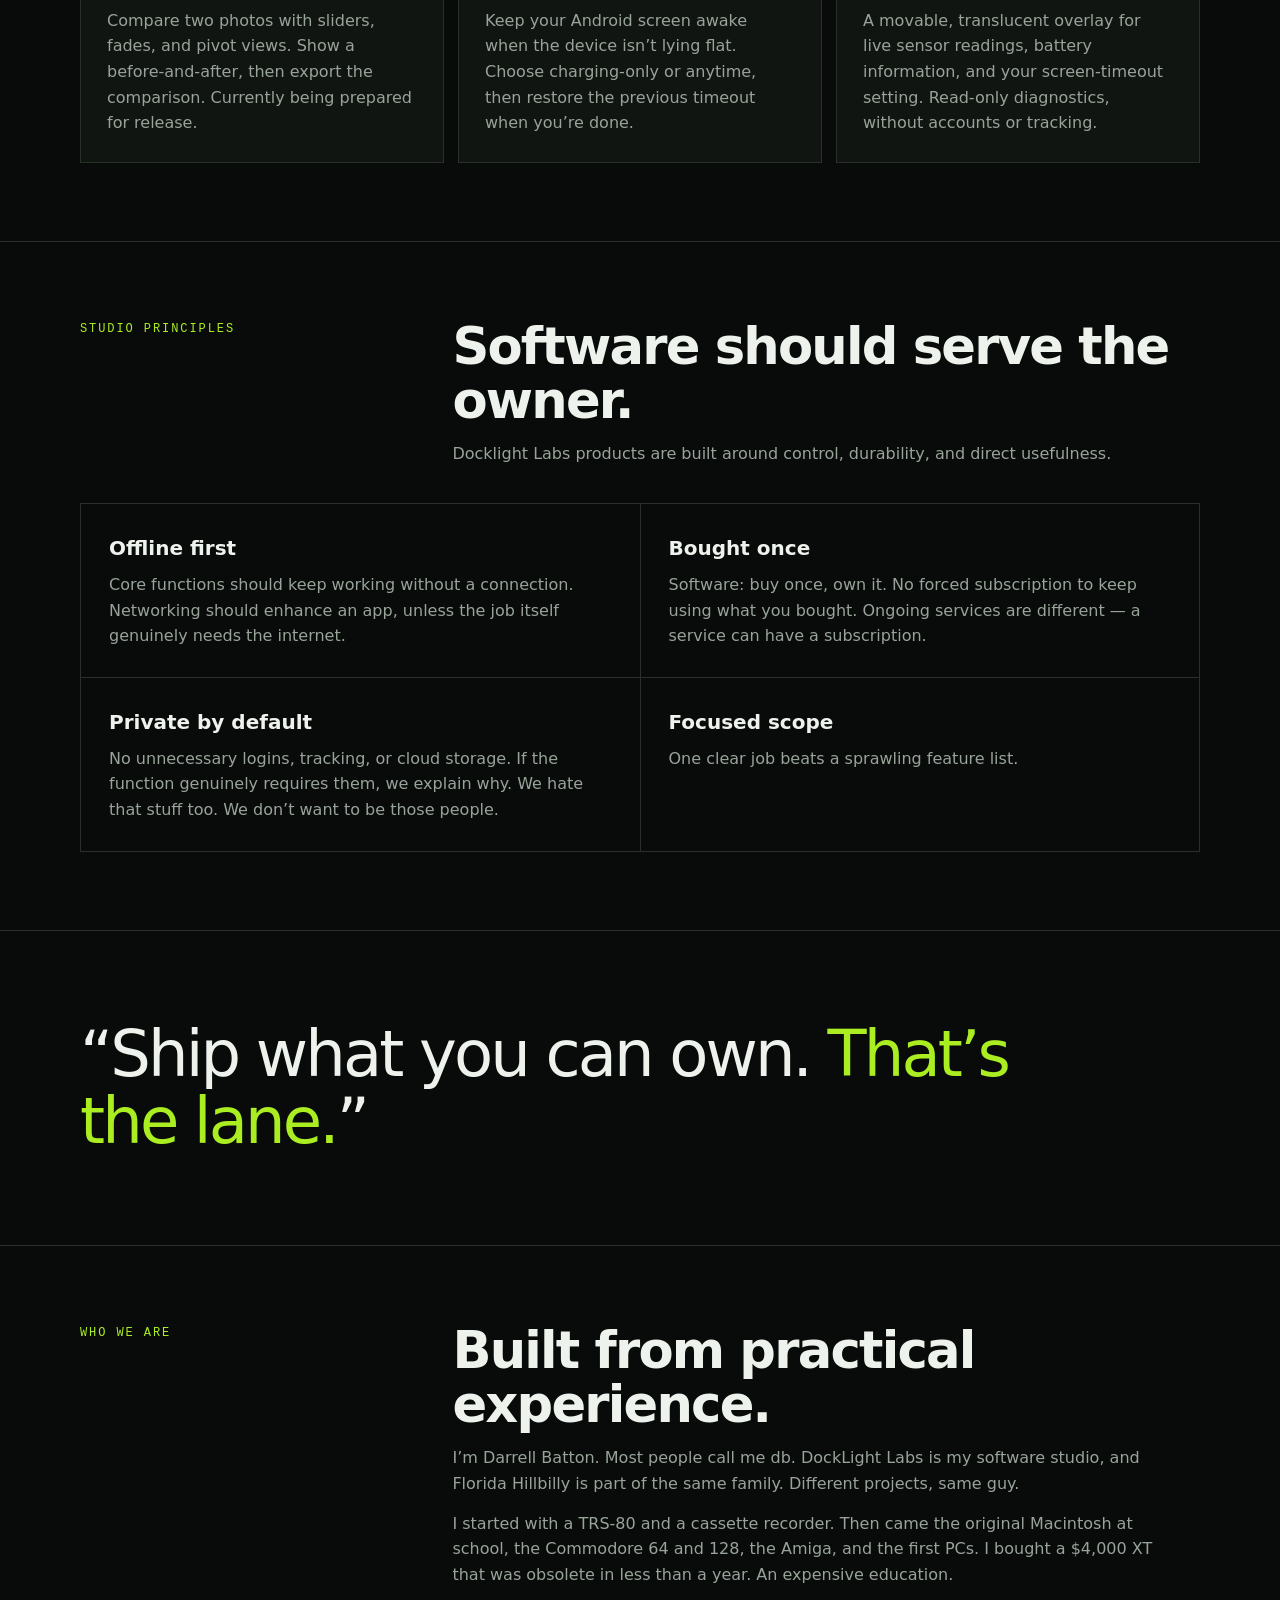
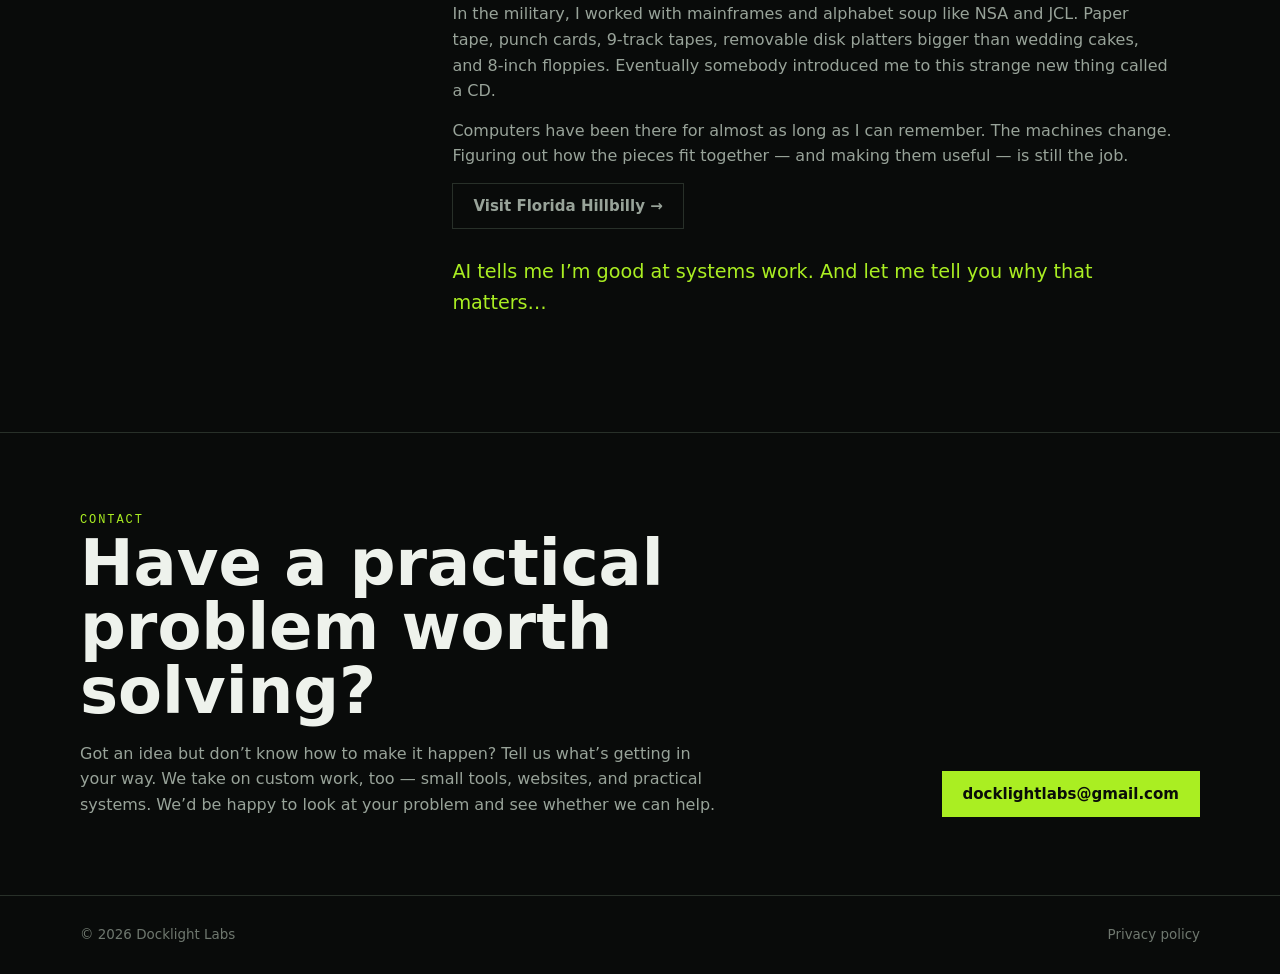
==== commit e2c8465c: "Link StayAwake product card to promotional landing page" ====
--- a/index.html
+++ b/index.html
@@ -92,7 +92,7 @@
           <article class="card"><div class="num">02 / LIVE · WEB UTILITY</div><h3>Email List Scrubber</h3><p>Clean an email-list CSV before paying for verification. Remove duplicates and malformed addresses, flag questionable contacts, and download cleaned and audit files. Optional network checks go deeper. Free to use.</p><p style="margin-top:18px"><a class="button primary" href="/list-scrubber/">Clean your email list</a></p></article>
           <article class="card"><div class="num">03 / LIVE · OUR ROOTS</div><h3>Florida Hillbilly</h3><p>Hands-on gardening, homesteading, fishing, DIY, and the occasional lesson learned the hard way. Our established home on the web.</p><p style="margin-top:18px"><a class="button primary" href="https://floridahillbilly.com/">Visit Florida Hillbilly</a></p></article>
           <article class="card"><div class="num">04 / IN PRODUCTION · ANDROID</div><h3>SplitShot</h3><p>Compare two photos with sliders, fades, and pivot views. Show a before-and-after, then export the comparison. Currently being prepared for release.</p></article>
-          <article class="card"><div class="num">05 / IN PRODUCTION · ANDROID</div><h3>DockLight StayAwake</h3><p>Keep your Android screen awake when the device isn’t lying flat. Choose charging-only or anytime, then restore the previous timeout when you’re done.</p></article>
+          <article class="card"><div class="num">05 / IN PRODUCTION · ANDROID</div><h3><a href="/stayawake/" style="color:inherit;text-decoration:underline;text-decoration-color:var(--green);text-underline-offset:5px">DockLight StayAwake</a></h3><p>Keep your Android screen awake when the device isn’t lying flat. Choose charging-only or anytime, then restore the previous timeout when you’re done.</p></article>
           <article class="card"><div class="num">06 / IN PRODUCTION · ANDROID</div><h3>DockLight Sensor Ghost</h3><p>A movable, translucent overlay for live sensor readings, battery information, and your screen-timeout setting. Read-only diagnostics, without accounts or tracking.</p></article>
         </div>
       </div>
